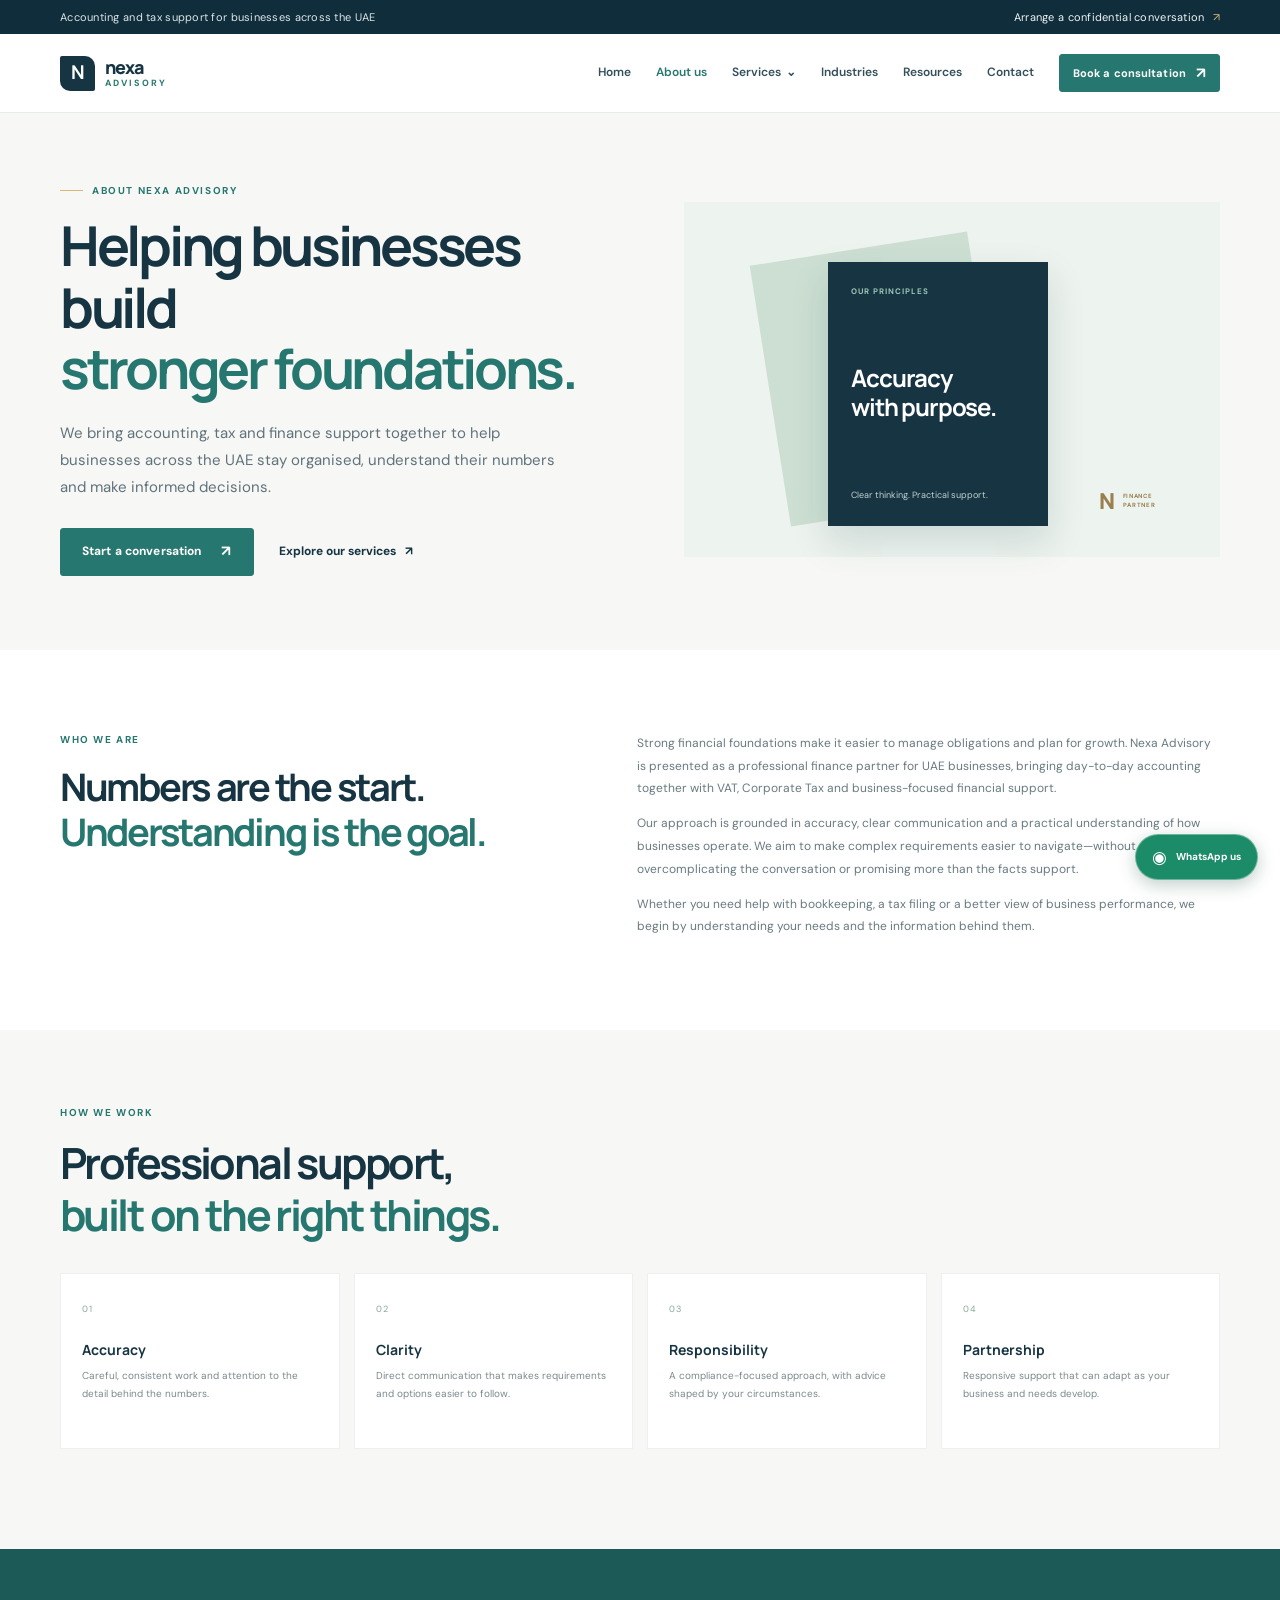
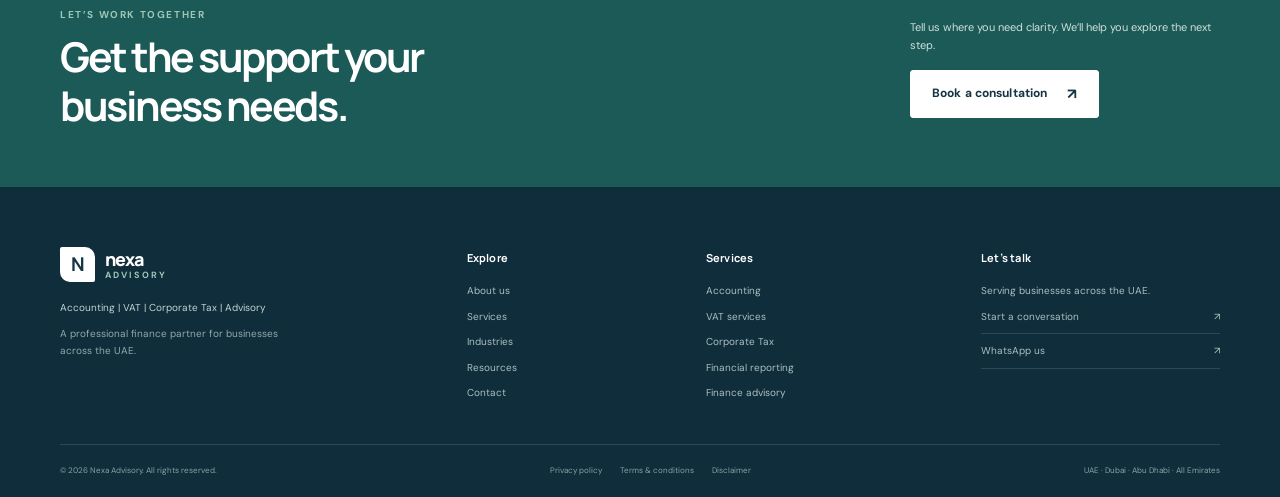
==== about.html @ 48502ee8 "Add Nexa Advisory accounting website Co-authored-by: Copilot <223556219+Copilot@users.noreply.github" ====
<!doctype html>
<html lang="en">
<head>
  <meta charset="utf-8"><meta name="viewport" content="width=device-width, initial-scale=1"><meta name="description" content="Meet Nexa Advisory, a professional accounting and tax partner supporting businesses across the UAE with practical finance expertise."><meta name="theme-color" content="#102d3b">
  <title>About Nexa Advisory | UAE Accounting &amp; Tax Partner</title><link rel="preconnect" href="https://fonts.googleapis.com"><link rel="preconnect" href="https://fonts.gstatic.com" crossorigin><link href="https://fonts.googleapis.com/css2?family=DM+Sans:wght@400;500;600;700&family=Manrope:wght@400;500;600;700;800&display=swap" rel="stylesheet"><link rel="stylesheet" href="styles.css"><script src="script.js" defer></script>
</head>
<body><div class="topline"><div class="container topline-inner"><span>Accounting and tax support for businesses across the UAE</span><a href="contact.html">Arrange a confidential conversation <span aria-hidden="true">↗</span></a></div></div><header class="site-header"><div class="container nav-wrap"><a class="brand" href="index.html" aria-label="Nexa Advisory home"><span class="brand-mark">N</span><span class="brand-name">nexa<span>advisory</span></span></a><button class="menu-toggle" type="button" aria-expanded="false" aria-controls="main-nav"><span></span><span></span><span class="sr-only">Open navigation</span></button><nav class="main-nav" id="main-nav" aria-label="Main navigation"><a href="index.html">Home</a><a class="active" href="about.html">About us</a><div class="nav-dropdown"><a href="index.html#services">Services <span aria-hidden="true">⌄</span></a><div class="dropdown-panel"><a href="accounting.html">Accounting &amp; Bookkeeping</a><a href="vat.html">VAT Services</a><a href="corporate-tax.html">Corporate Tax</a><a href="index.html#reporting">Financial Reporting</a><a href="index.html#advisory">CFO &amp; Finance Advisory</a></div></div><a href="index.html#industries">Industries</a><a href="index.html#resources">Resources</a><a href="contact.html">Contact</a><a class="button button-small nav-cta" href="contact.html">Book a consultation <span>↗</span></a></nav></div></header>
<main><section class="page-hero"><div class="container page-hero-grid"><div><p class="eyebrow"><span class="eyebrow-line"></span> About Nexa Advisory</p><h1>Helping businesses build<br><span>stronger foundations.</span></h1><p class="hero-lead">We bring accounting, tax and finance support together to help businesses across the UAE stay organised, understand their numbers and make informed decisions.</p><div class="hero-actions"><a class="button" href="contact.html">Start a conversation <span>↗</span></a><a class="text-link" href="index.html#services">Explore our services <span>↗</span></a></div></div><div class="page-hero-art about-art"><div class="about-block block-back"></div><div class="about-block block-front"><span>OUR PRINCIPLES</span><b>Accuracy<br>with purpose.</b><i>Clear thinking. Practical support.</i></div><div class="about-seal">N<span>FINANCE<br>PARTNER</span></div></div></div></section><section class="section about-story"><div class="container detail-grid"><div class="detail-intro"><p class="eyebrow">Who we are</p><h2>Numbers are the start.<br><span>Understanding is the goal.</span></h2></div><div class="story-copy"><p>Strong financial foundations make it easier to manage obligations and plan for growth. Nexa Advisory is presented as a professional finance partner for UAE businesses, bringing day-to-day accounting together with VAT, Corporate Tax and business-focused financial support.</p><p>Our approach is grounded in accuracy, clear communication and a practical understanding of how businesses operate. We aim to make complex requirements easier to navigate—without overcomplicating the conversation or promising more than the facts support.</p><p>Whether you need help with bookkeeping, a tax filing or a better view of business performance, we begin by understanding your needs and the information behind them.</p></div></div></section><section class="section values-section"><div class="container"><p class="eyebrow">How we work</p><h2>Professional support,<br><span>built on the right things.</span></h2><div class="values-grid"><article><span>01</span><h3>Accuracy</h3><p>Careful, consistent work and attention to the detail behind the numbers.</p></article><article><span>02</span><h3>Clarity</h3><p>Direct communication that makes requirements and options easier to follow.</p></article><article><span>03</span><h3>Responsibility</h3><p>A compliance-focused approach, with advice shaped by your circumstances.</p></article><article><span>04</span><h3>Partnership</h3><p>Responsive support that can adapt as your business and needs develop.</p></article></div></div></section><section class="cta-band"><div class="container cta-inner"><div><p class="eyebrow eyebrow-light">Let’s work together</p><h2>Get the support your<br>business needs.</h2></div><div class="cta-action"><p>Tell us where you need clarity. We’ll help you explore the next step.</p><a class="button button-light" href="contact.html">Book a consultation <span>↗</span></a></div></div></section></main>
<footer class="site-footer"><div class="container"><div class="footer-main"><div class="footer-brand-col"><a class="brand brand-footer" href="index.html"><span class="brand-mark">N</span><span class="brand-name">nexa<span>advisory</span></span></a><p>Accounting | VAT | Corporate Tax | Advisory</p><p class="footer-tagline">A professional finance partner for businesses across the UAE.</p></div><div class="footer-col"><h3>Explore</h3><a href="about.html">About us</a><a href="index.html#services">Services</a><a href="index.html#industries">Industries</a><a href="index.html#resources">Resources</a><a href="contact.html">Contact</a></div><div class="footer-col"><h3>Services</h3><a href="accounting.html">Accounting</a><a href="vat.html">VAT services</a><a href="corporate-tax.html">Corporate Tax</a><a href="index.html#reporting">Financial reporting</a><a href="contact.html">Finance advisory</a></div><div class="footer-contact"><h3>Let’s talk</h3><p>Serving businesses across the UAE.</p><a class="footer-contact-link" href="contact.html">Start a conversation <span>↗</span></a><a class="footer-contact-link" href="https://wa.me/?text=Hello%2C%20I%20would%20like%20to%20know%20more%20about%20your%20accounting%2FVAT%2FCorporate%20Tax%20services." target="_blank" rel="noopener noreferrer">WhatsApp us <span>↗</span></a></div></div><div class="footer-bottom"><span>© <span data-year>2026</span> Nexa Advisory. All rights reserved.</span><div><a href="contact.html#privacy">Privacy policy</a><a href="contact.html#terms">Terms &amp; conditions</a><a href="contact.html#disclaimer">Disclaimer</a></div><span class="footer-location">UAE · Dubai · Abu Dhabi · All Emirates</span></div></div></footer><a class="floating-whatsapp" href="https://wa.me/?text=Hello%2C%20I%20would%20like%20to%20know%20more%20about%20your%20accounting%2FVAT%2FCorporate%20Tax%20services." target="_blank" rel="noopener noreferrer" aria-label="Message us on WhatsApp">◉<span>WhatsApp us</span></a></body></html>
---- styles.css ----
:root {
  color-scheme: light;
  --ink: #173443;
  --ink-soft: #49616b;
  --muted: #71818a;
  --teal: #26776f;
  --teal-dark: #1e655f;
  --mint: #dcebe4;
  --paper: #f7f8f5;
  --white: #fff;
  --line: #e5eae7;
  --gold: #d8b779;
  --font-body: "DM Sans", "Segoe UI", sans-serif;
  --font-heading: "Manrope", "Segoe UI", sans-serif;
}

* { box-sizing: border-box; }
html { scroll-behavior: smooth; scroll-padding-top: 92px; }
body { margin: 0; background: var(--white); color: var(--ink); font-family: var(--font-body); font-size: 15px; line-height: 1.65; -webkit-font-smoothing: antialiased; }
a { color: inherit; text-decoration: none; }
button, input, textarea, select { font: inherit; }
button, a { -webkit-tap-highlight-color: transparent; }
img, svg { max-width: 100%; }
.container { width: min(1160px, calc(100% - 56px)); margin: 0 auto; }
.sr-only { position: absolute; width: 1px; height: 1px; padding: 0; margin: -1px; overflow: hidden; clip: rect(0, 0, 0, 0); white-space: nowrap; border: 0; }

.topline { background: #102d3b; color: #dce6e8; font-size: 11px; letter-spacing: .025em; }
.topline-inner { min-height: 34px; display: flex; align-items: center; justify-content: space-between; gap: 24px; }
.topline a { color: #f1f5f4; }
.topline a span { color: var(--gold); margin-left: 5px; }
.site-header { position: sticky; z-index: 20; top: 0; background: rgba(255,255,255,.96); border-bottom: 1px solid rgba(226,232,228,.8); backdrop-filter: blur(16px); }
.nav-wrap { min-height: 78px; display: flex; align-items: center; justify-content: space-between; gap: 30px; }
.brand { display: inline-flex; align-items: center; gap: 10px; flex: 0 0 auto; }
.brand-mark { display: grid; place-items: center; width: 35px; height: 35px; background: var(--ink); color: white; font-family: var(--font-heading); font-size: 19px; font-weight: 700; border-radius: 2px 10px 2px 10px; }
.brand-name { color: var(--ink); font-family: var(--font-heading); font-size: 18px; font-weight: 800; letter-spacing: -.06em; line-height: 1; }
.brand-name span { display: block; margin-top: 3px; color: var(--teal); font-family: var(--font-body); font-size: 9px; font-weight: 700; letter-spacing: .22em; text-transform: uppercase; }
.main-nav { display: flex; align-items: center; gap: 25px; color: #334f5b; font-size: 12px; font-weight: 600; }
.main-nav > a:not(.button), .nav-dropdown > a { transition: color .2s ease; }
.main-nav > a:not(.button):hover, .nav-dropdown > a:hover, .main-nav a.active { color: var(--teal); }
.nav-dropdown { position: relative; display: flex; align-items: center; height: 78px; }
.nav-dropdown > a { display: inline-flex; align-items: center; gap: 5px; }
.dropdown-panel { position: absolute; top: calc(100% - 7px); left: -18px; display: grid; width: 248px; padding: 10px; background: white; border: 1px solid var(--line); border-radius: 7px; box-shadow: 0 16px 40px rgba(20,47,59,.13); opacity: 0; visibility: hidden; transform: translateY(7px); transition: .18s ease; }
.dropdown-panel a { padding: 9px 10px; border-radius: 4px; color: #49616b; font-size: 12px; }
.dropdown-panel a:hover, .dropdown-panel a.active { background: #f1f6f3; color: var(--teal); }
.nav-dropdown:hover .dropdown-panel, .nav-dropdown:focus-within .dropdown-panel { opacity: 1; visibility: visible; transform: translateY(0); }
.button { min-height: 48px; display: inline-flex; align-items: center; justify-content: center; gap: 20px; padding: 0 21px; background: var(--teal); border: 1px solid var(--teal); border-radius: 3px; color: white; font-size: 12px; font-weight: 700; letter-spacing: .01em; transition: background .2s ease, transform .2s ease, box-shadow .2s ease; }
.button:hover { background: var(--teal-dark); box-shadow: 0 8px 18px rgba(38,119,111,.17); transform: translateY(-1px); }
.button > span { font-size: 15px; }
.button-small { min-height: 38px; gap: 10px; padding: 0 13px; font-size: 11px; white-space: nowrap; }
.menu-toggle { display: none; }

.hero { overflow: hidden; position: relative; padding: 78px 0 75px; background: var(--paper); }
.hero:after { position: absolute; top: -280px; left: 48%; width: 750px; height: 750px; border: 1px solid rgba(36,105,100,.07); border-radius: 50%; content: ""; pointer-events: none; }
.hero-grid { position: relative; z-index: 1; display: grid; grid-template-columns: 1.03fr .97fr; align-items: center; gap: 48px; }
.eyebrow { display: flex; align-items: center; gap: 9px; margin: 0 0 17px; color: var(--teal); font-size: 10px; font-weight: 700; letter-spacing: .16em; line-height: 1.5; text-transform: uppercase; }
.eyebrow-line { display: inline-block; width: 23px; height: 1px; background: var(--gold); }
h1, h2, h3, p { margin-top: 0; }
h1, h2, h3 { font-family: var(--font-heading); }
h1 { max-width: 670px; margin-bottom: 20px; color: var(--ink); font-size: clamp(40px, 5vw, 61px); font-weight: 700; letter-spacing: -.06em; line-height: 1.12; }
h1 span, h2 span { color: var(--teal); }
.hero-lead { max-width: 535px; margin-bottom: 27px; color: #60727b; font-size: 15px; line-height: 1.8; }
.hero-actions { display: flex; align-items: center; gap: 25px; flex-wrap: wrap; }
.text-link { display: inline-flex; align-items: center; gap: 9px; color: var(--ink); font-size: 12px; font-weight: 700; transition: color .2s ease; }
.text-link:hover { color: var(--teal); }
.whatsapp-icon { color: var(--teal); font-size: 17px; }
.hero-note { display: flex; align-items: center; gap: 9px; margin-top: 34px; color: #78858a; font-size: 11px; }
.check-mark { display: grid; place-items: center; width: 18px; height: 18px; background: #e4f0e9; border-radius: 50%; color: var(--teal); font-size: 10px; }
.hero-visual { position: relative; min-height: 386px; display: grid; place-items: center; }
.visual-orbit { position: absolute; border: 1px solid rgba(38,119,111,.13); border-radius: 50%; }
.orbit-one { width: 390px; height: 390px; }
.orbit-two { width: 310px; height: 310px; border-color: rgba(216,183,121,.25); }
.dashboard { position: relative; z-index: 2; width: min(100%, 440px); padding: 23px 24px 15px; background: #fff; border: 1px solid #e6ebe8; border-radius: 6px; box-shadow: 0 22px 60px rgba(24,57,66,.12); }
.dash-head { display: flex; align-items: center; justify-content: space-between; }
.dash-head > div { display: grid; }
.dash-caption { color: #8a9898; font-size: 8px; font-weight: 700; letter-spacing: .13em; }
.dash-head strong { margin-top: 3px; font-family: var(--font-heading); font-size: 15px; }
.dash-menu { color: #8b9899; letter-spacing: 2px; }
.dash-period { display: flex; justify-content: space-between; align-items: center; margin-top: 17px; padding: 9px 10px; background: #f7f9f7; color: #83908f; font-size: 9px; }
.dash-period b { color: #4d6669; font-weight: 600; }
.metric-row { display: grid; grid-template-columns: 1fr 1fr; gap: 12px; margin-top: 17px; }
.metric { display: grid; gap: 2px; padding: 11px; border: 1px solid #edf0ed; border-radius: 3px; }
.metric > span { color: #899593; font-size: 9px; }
.metric b { color: var(--ink); font-family: var(--font-heading); font-size: 16px; letter-spacing: -.03em; }
.metric small { color: #478d78; font-size: 9px; font-weight: 600; }
.metric em { color: #95a19d; font-size: 8px; font-style: normal; font-weight: 400; }
.chart-heading { display: flex; justify-content: space-between; margin-top: 17px; color: #5c6c6b; font-size: 9px; font-weight: 700; }
.chart-legend { display: flex; align-items: center; gap: 5px; color: #8a9691; font-size: 8px; font-weight: 500; }
.chart-legend i { width: 6px; height: 6px; background: #26776f; border-radius: 50%; }
.chart { position: relative; height: 86px; margin-top: 3px; }
.chart-grid { position: absolute; inset: 12px 0; background: repeating-linear-gradient(to bottom, transparent 0, transparent 24px, #edf1ee 25px, transparent 26px); }
.chart svg { position: relative; width: 100%; height: 100%; overflow: visible; }
.chart-labels { display: flex; justify-content: space-between; color: #a1aaa5; font-size: 8px; }
.dash-footer { display: flex; align-items: center; gap: 7px; margin-top: 13px; padding-top: 10px; border-top: 1px solid #edf0ed; color: #89958f; font-size: 8px; }
.dash-dot { width: 6px; height: 6px; background: var(--gold); border-radius: 50%; }
.floating-note { position: absolute; z-index: 3; right: -5px; bottom: 25px; display: flex; align-items: center; gap: 10px; padding: 11px 14px; background: white; border: 1px solid #e9eeea; border-radius: 4px; box-shadow: 0 10px 25px rgba(24,57,66,.11); }
.note-icon { display: grid; place-items: center; width: 26px; height: 26px; background: #e4f1e9; border-radius: 50%; color: var(--teal); font-size: 12px; }
.floating-note span:last-child { display: grid; line-height: 1.45; }
.floating-note b { font-size: 10px; }
.floating-note small { color: #83908c; font-size: 8px; }
.visual-label { position: absolute; top: 21px; right: 5px; color: #7d9291; font-size: 8px; font-weight: 700; letter-spacing: .15em; writing-mode: vertical-rl; }

.trust-strip { border-bottom: 1px solid var(--line); background: white; }
.trust-inner { min-height: 66px; display: flex; align-items: center; justify-content: space-between; gap: 15px; color: #73817f; font-size: 8px; font-weight: 700; letter-spacing: .12em; }
.trust-inner i { display: block; width: 4px; height: 4px; background: var(--gold); border-radius: 50%; }
.section { padding: 100px 0; }
.section-heading, .resources-heading { display: flex; align-items: end; justify-content: space-between; gap: 45px; margin-bottom: 38px; }
.section-heading h2, .resources-heading h2, .reporting-copy h2, .detail-intro h2, .values-section h2, .process-band h2 { margin: 0; color: var(--ink); font-size: clamp(30px, 3.5vw, 43px); font-weight: 700; letter-spacing: -.06em; line-height: 1.2; }
.section-heading > p, .resources-heading > p { max-width: 380px; margin: 0 0 4px; color: var(--muted); font-size: 13px; line-height: 1.8; }
.section-services { padding-bottom: 110px; }
.service-grid { display: grid; grid-template-columns: repeat(4, 1fr); border-top: 1px solid var(--line); border-left: 1px solid var(--line); }
.service-card { position: relative; min-height: 290px; padding: 24px 21px 20px; border-right: 1px solid var(--line); border-bottom: 1px solid var(--line); transition: background .2s ease, transform .2s ease; }
.service-card:hover { z-index: 1; background: #f8faf8; transform: translateY(-3px); }
.card-number { display: block; color: #8b9a97; font-size: 8px; font-weight: 700; letter-spacing: .13em; }
.service-icon { display: grid; place-items: center; width: 44px; height: 44px; margin: 26px 0 17px; border: 1px solid #d9e7df; border-radius: 50%; color: var(--teal); font-family: var(--font-heading); font-size: 21px; }
.icon-vat { font-size: 24px; }
.icon-advisory { font-size: 19px; }
.service-card h3 { margin-bottom: 9px; font-size: 16px; font-weight: 700; letter-spacing: -.03em; }
.service-card p { min-height: 69px; margin-bottom: 14px; color: #76858a; font-size: 11px; line-height: 1.75; }
.card-link, .resource-read { display: flex; align-items: center; justify-content: space-between; color: var(--teal); font-size: 10px; font-weight: 700; }
.card-link b, .resource-read b { font-size: 14px; }

.difference { overflow: hidden; position: relative; padding: 83px 0 82px; background: #102d3b; color: white; }
.difference-grid { position: relative; display: grid; grid-template-columns: .9fr 1.1fr; gap: 85px; align-items: center; }
.eyebrow-light { color: #9dc6b6; }
.difference-intro h2, .cta-inner h2 { margin: 0 0 17px; color: white; font-size: clamp(34px, 4vw, 49px); letter-spacing: -.06em; line-height: 1.18; }
.difference-intro h2 span { color: #8dc0aa; }
.difference-intro > p:not(.eyebrow) { max-width: 390px; margin-bottom: 24px; color: #bbcbcd; font-size: 12px; line-height: 1.85; }
.button-light { background: #fff; border-color: #fff; color: var(--ink); }
.button-light:hover { background: #edf5f0; border-color: #edf5f0; color: var(--ink); }
.difference-list { position: relative; z-index: 1; }
.difference-list article { display: grid; grid-template-columns: 39px 1fr; gap: 15px; padding: 17px 0; border-bottom: 1px solid rgba(223,237,234,.13); }
.difference-list article:first-child { border-top: 1px solid rgba(223,237,234,.13); }
.difference-list article > span { padding-top: 3px; color: #9bc4b5; font-size: 9px; font-weight: 700; letter-spacing: .08em; }
.difference-list h3 { margin: 0 0 3px; color: #fff; font-size: 14px; letter-spacing: -.02em; }
.difference-list p { margin: 0; color: #a9bec0; font-size: 10px; }
.difference-ornament { position: absolute; right: -220px; bottom: -255px; width: 480px; height: 480px; border: 1px solid rgba(190,221,207,.1); border-radius: 50%; }
.difference-ornament:before, .difference-ornament:after { position: absolute; inset: 45px; border: 1px solid rgba(190,221,207,.08); border-radius: 50%; content: ""; }
.difference-ornament:after { inset: 100px; }

.reporting-section { background: #fbfcfa; }
.reporting-grid { display: grid; grid-template-columns: 1fr 1fr; align-items: center; gap: 90px; }
.reporting-visual { position: relative; min-height: 390px; display: grid; place-items: center; background: #f0f4f0; }
.report-card { position: relative; z-index: 1; width: min(87%, 390px); padding: 23px; background: white; box-shadow: 0 16px 40px rgba(28,61,66,.1); }
.report-top { display: flex; justify-content: space-between; color: #84938e; font-size: 7px; font-weight: 700; letter-spacing: .1em; }
.report-card h3 { margin: 17px 0 2px; font-size: 19px; letter-spacing: -.04em; }
.report-muted { margin: 0; color: #8b9892; font-size: 9px; }
.report-kpis { display: grid; grid-template-columns: 1fr 1fr; gap: 8px; margin-top: 19px; }
.report-kpis div { display: grid; gap: 3px; padding: 10px; background: #f7f9f7; }
.report-kpis small { color: #88948f; font-size: 7px; font-weight: 700; letter-spacing: .08em; }
.report-kpis b { font-family: var(--font-heading); font-size: 13px; }
.report-kpis em { color: #4b917b; font-size: 8px; font-style: normal; }
.report-bars { height: 82px; display: flex; align-items: end; gap: 13px; margin: 18px 8px 0; padding: 0 8px; border-bottom: 1px solid #e9eeea; }
.report-bars span { flex: 1; height: var(--bar); background: #90b8a5; border-radius: 2px 2px 0 0; }
.report-bars span:nth-child(2n) { background: #c5dacf; }
.report-months { display: flex; justify-content: space-between; margin: 5px 8px 0; color: #a0aaa4; font-size: 6px; }
.report-insight { display: flex; align-items: center; gap: 10px; margin-top: 17px; padding: 10px; background: #f1f6f2; }
.report-insight > span { display: grid; place-items: center; width: 25px; height: 25px; background: #dbeae0; border-radius: 50%; color: var(--teal); }
.report-insight p { margin: 0; color: #7c8a84; font-size: 8px; line-height: 1.6; }
.report-insight b { color: var(--ink); }
.report-stamp { position: absolute; right: 2%; bottom: 22px; display: grid; place-items: center; width: 74px; height: 74px; border: 1px solid #c4ad7e; border-radius: 50%; color: #947b4e; font-family: var(--font-heading); font-size: 8px; font-weight: 800; letter-spacing: .1em; line-height: 1.4; text-align: center; transform: rotate(12deg); }
.reporting-copy h2 { margin-bottom: 16px; }
.reporting-copy > p:not(.eyebrow) { color: var(--muted); font-size: 12px; line-height: 1.85; }
.check-list { display: grid; gap: 10px; margin: 20px 0 24px; padding: 0; list-style: none; color: #52686e; font-size: 11px; }
.check-list li { position: relative; padding-left: 23px; }
.check-list li:before { position: absolute; left: 0; color: var(--teal); content: "✓"; font-weight: 700; }
.advisory-pills { margin-top: 24px; padding-top: 17px; border-top: 1px solid var(--line); }
.advisory-pills b { color: var(--ink); font-family: var(--font-heading); font-size: 11px; }
.advisory-pills p { margin: 7px 0 0; color: #718187; font-size: 10px; line-height: 1.85; }

.industries-section { padding-top: 88px; padding-bottom: 92px; background: #f7f8f5; }
.industry-grid { display: grid; grid-template-columns: repeat(5, 1fr); border-top: 1px solid #e2e8e3; border-left: 1px solid #e2e8e3; }
.industry-grid div { min-height: 66px; display: flex; align-items: center; justify-content: space-between; gap: 8px; padding: 0 15px; border-right: 1px solid #e2e8e3; border-bottom: 1px solid #e2e8e3; color: #4b6268; font-size: 11px; font-weight: 600; transition: background .2s ease; }
.industry-grid div:hover { background: #fff; }
.industry-grid span { color: #a2b4aa; font-size: 13px; }
.resources-section { padding-top: 94px; padding-bottom: 82px; }
.resources-heading { margin-bottom: 31px; }
.resource-categories { display: flex; align-items: center; flex-wrap: wrap; gap: 8px; margin: -10px 0 24px; }
.resource-categories span { padding: 5px 10px; border: 1px solid #e4ebe6; border-radius: 2px; color: #6e807f; font-size: 9px; }
.resource-grid { display: grid; grid-template-columns: repeat(3, 1fr); gap: 16px; }
.resource-card { display: flex; flex-direction: column; min-height: 230px; padding: 22px; border: 1px solid var(--line); transition: box-shadow .2s ease, transform .2s ease; }
.resource-card:hover { box-shadow: 0 10px 25px rgba(24,57,66,.07); transform: translateY(-2px); }
.resource-tag { color: var(--teal); font-size: 8px; font-weight: 700; letter-spacing: .13em; }
.resource-card h3 { margin: 19px 0 9px; font-size: 16px; letter-spacing: -.035em; line-height: 1.4; }
.resource-card p { margin-bottom: 20px; color: #83908f; font-size: 10px; line-height: 1.75; }
.resource-read { margin-top: auto; padding-top: 12px; border-top: 1px solid #edf0ed; }
.resource-disclaimer { margin: 17px 0 0; color: #87938f; font-size: 9px; }
.cta-band { padding: 58px 0; background: #1c5a57; }
.cta-inner { display: flex; align-items: center; justify-content: space-between; gap: 40px; }
.cta-inner .eyebrow { margin-bottom: 10px; }
.cta-inner h2 { margin: 0; font-size: clamp(30px, 3.5vw, 41px); }
.cta-action { max-width: 310px; }
.cta-action p { margin: 0 0 16px; color: #d0e1db; font-size: 11px; }

.site-footer { padding: 60px 0 0; background: #102d3b; color: #dbe6e5; }
.footer-main { display: grid; grid-template-columns: 1.5fr .8fr .95fr 1fr; gap: 48px; padding-bottom: 42px; }
.brand-footer .brand-mark { background: #fff; color: var(--ink); }
.brand-footer .brand-name { color: #fff; }
.brand-footer .brand-name span { color: #9dc6b6; }
.footer-brand-col > p { margin: 18px 0 0; color: #c4d3d1; font-size: 10px; }
.footer-brand-col > .footer-tagline { max-width: 240px; margin-top: 8px; color: #92a9aa; line-height: 1.7; }
.footer-col, .footer-contact { display: flex; flex-direction: column; align-items: flex-start; gap: 9px; }
.footer-col h3, .footer-contact h3 { margin: 2px 0 7px; color: white; font-size: 11px; letter-spacing: .02em; }
.footer-col a, .footer-contact p, .footer-contact-link { margin: 0; color: #aabfc0; font-size: 10px; }
.footer-col a:hover, .footer-contact-link:hover { color: white; }
.footer-contact-link { display: flex; justify-content: space-between; width: 100%; gap: 14px; padding-bottom: 8px; border-bottom: 1px solid rgba(226,237,235,.14); }
.footer-contact-link span { color: #a2cdbb; }
.footer-bottom { min-height: 53px; display: flex; align-items: center; justify-content: space-between; gap: 16px; border-top: 1px solid rgba(226,237,235,.14); color: #89a2a5; font-size: 8px; }
.footer-bottom > div { display: flex; gap: 18px; }
.footer-bottom a:hover { color: #fff; }
.footer-location { text-align: right; }
.floating-whatsapp { position: fixed; z-index: 19; right: 22px; bottom: 20px; display: flex; align-items: center; gap: 9px; min-height: 46px; padding: 0 16px; background: #1c8b68; border: 1px solid rgba(255,255,255,.35); border-radius: 24px; box-shadow: 0 5px 17px rgba(13,62,50,.25); color: white; font-size: 17px; transition: transform .2s ease; }
.floating-whatsapp:hover { transform: translateY(-3px); }
.floating-whatsapp span { font-size: 10px; font-weight: 700; }

/* Shared service and information page components */
.page-hero { overflow: hidden; padding: 70px 0 74px; background: var(--paper); }
.page-hero-grid { display: grid; grid-template-columns: 1.03fr .97fr; align-items: center; gap: 54px; }
.page-hero h1 { font-size: clamp(39px, 4.6vw, 55px); }
.page-hero .hero-lead { max-width: 520px; }
.page-hero-art { position: relative; min-height: 355px; display: grid; place-items: center; }
.accounting-art { background: #edf3ef; }
.art-disc { position: absolute; top: 35px; left: 50%; width: 270px; height: 270px; border: 1px solid rgba(38,119,111,.13); border-radius: 50%; transform: translateX(-50%); }
.art-paper { position: relative; z-index: 1; width: 235px; min-height: 288px; padding: 20px; background: #fff; box-shadow: 0 15px 40px rgba(26,66,69,.13); transform: rotate(-4deg); }
.paper-head { display: flex; justify-content: space-between; color: #90a09b; font-size: 7px; font-weight: 700; letter-spacing: .1em; }
.paper-head b { color: var(--teal); }
.paper-title { margin: 24px 0 12px; font-family: var(--font-heading); font-size: 17px; font-weight: 700; }
.paper-rule { width: 100%; height: 1px; background: #e6ece8; }
.paper-line { height: 5px; margin-top: 10px; background: #eff3f0; }
.paper-line.long { width: 100%; margin-top: 16px; }
.paper-line.mid { width: 72%; }
.paper-line.short { width: 49%; margin-top: 14px; }
.paper-table { display: grid; grid-template-columns: 1fr auto; gap: 10px 8px; margin-top: 19px; padding: 13px 10px; background: #f8faf8; color: #768681; font-size: 8px; }
.paper-table b { color: #405e5b; font-size: 8px; }
.paper-sign { margin-top: 17px; color: #7d948a; font-size: 7px; font-weight: 700; letter-spacing: .1em; }
.paper-sign b { float: right; color: var(--teal); font-size: 11px; }
.vat-art { background: #edf3ef; }
.vat-seal { position: absolute; left: 9%; top: 52px; display: grid; place-items: center; width: 106px; height: 106px; border: 1px solid #b8cfc1; border-radius: 50%; color: var(--teal); transform: rotate(-14deg); }
.vat-seal span { font-family: var(--font-heading); font-size: 35px; font-weight: 800; line-height: 1; }
.vat-seal b, .vat-seal i { font-size: 7px; letter-spacing: .18em; }
.vat-seal i { font-style: normal; }
.vat-document { z-index: 1; width: 280px; padding: 20px; background: white; box-shadow: 0 15px 40px rgba(26,66,69,.13); }
.document-head { display: flex; justify-content: space-between; color: #758984; font-size: 8px; font-weight: 700; letter-spacing: .12em; }
.document-head span { color: var(--teal); font-size: 15px; }
.document-total { display: grid; gap: 3px; margin: 19px 0 10px; padding: 13px; background: #f2f7f3; }
.document-total small { color: #889690; font-size: 7px; letter-spacing: .08em; }
.document-total b { font-family: var(--font-heading); font-size: 16px; }
.document-row { display: flex; justify-content: space-between; padding: 10px 0; border-bottom: 1px solid #eef1ee; color: #82908a; font-size: 9px; }
.document-row b { color: #425e58; font-size: 9px; }
.document-net { color: var(--ink); font-weight: 700; }
.document-progress { height: 4px; margin-top: 17px; background: #e7eeea; }
.document-progress i { display: block; width: 74%; height: 100%; background: #4d9a7d; }
.document-foot { display: block; margin-top: 8px; color: #929e98; font-size: 7px; }
.tax-art { background: #edf3ef; }
.tax-orbit { position: absolute; width: 290px; height: 290px; border: 1px solid rgba(38,119,111,.14); border-radius: 50%; }
.tax-card { position: relative; z-index: 1; width: 285px; padding: 22px; background: #fff; box-shadow: 0 15px 40px rgba(26,66,69,.13); }
.tax-card-top { display: flex; align-items: center; justify-content: space-between; color: #758984; font-size: 8px; font-weight: 700; letter-spacing: .12em; }
.tax-symbol { display: grid; place-items: center; width: 33px; height: 33px; background: #edf4ef; border-radius: 50%; color: var(--teal); font-size: 18px; }
.tax-card h3 { margin: 20px 0 17px; font-size: 22px; letter-spacing: -.05em; line-height: 1.25; }
.tax-card-row { display: flex; justify-content: space-between; padding: 10px 0; border-top: 1px solid #edf1ed; color: #7d8d87; font-size: 9px; }
.tax-card-row b { color: var(--teal); }
.tax-card-row .tax-ready { color: #a47e3e; }
.tax-card-foot { margin-top: 12px; padding-top: 11px; border-top: 1px solid #edf1ed; color: #899791; font-size: 8px; }
.tax-accent { position: absolute; right: 7%; bottom: 43px; color: #80a895; font-family: var(--font-heading); font-size: 25px; font-weight: 800; line-height: .95; transform: rotate(8deg); }
.service-detail { padding-top: 88px; padding-bottom: 90px; }
.detail-grid { display: grid; grid-template-columns: .9fr 1.1fr; gap: 100px; }
.detail-intro h2 { margin-bottom: 17px; font-size: 38px; }
.detail-intro > p:not(.eyebrow) { margin-bottom: 20px; color: #73828a; font-size: 12px; line-height: 1.9; }
.detail-list { padding: 25px 28px; background: #f6f8f5; }
.detail-list h3 { margin-bottom: 17px; font-size: 14px; }
.service-list { display: grid; grid-template-columns: 1fr 1fr; gap: 0 22px; margin: 0; padding: 0; list-style: none; }
.service-list li { position: relative; padding: 9px 0 9px 17px; border-bottom: 1px solid #e5ebe6; color: #61737a; font-size: 10px; line-height: 1.5; }
.service-list li:before { position: absolute; top: 9px; left: 0; color: var(--teal); content: "✓"; font-weight: 700; }
.process-band { padding: 76px 0 82px; background: #f7f8f5; }
.process-band h2 { margin-bottom: 33px; }
.process-grid { display: grid; grid-template-columns: repeat(3, 1fr); gap: 24px; }
.process-grid article { padding: 22px 23px; background: white; border-top: 2px solid #c5dace; }
.process-grid article > b, .values-grid article > span { color: #86a995; font-size: 9px; letter-spacing: .13em; }
.process-grid h3 { margin: 15px 0 5px; font-size: 15px; }
.process-grid p { margin: 0; color: #7b8a8d; font-size: 10px; line-height: 1.8; }
.about-art { background: #edf3ef; }
.about-block { position: absolute; width: 220px; height: 264px; }
.block-back { top: 45px; left: 16%; background: #cddfd3; transform: rotate(-9deg); }
.block-front { z-index: 1; top: 60px; left: 27%; display: flex; flex-direction: column; justify-content: space-between; padding: 23px; background: var(--ink); color: white; box-shadow: 0 16px 35px rgba(26,66,69,.15); }
.block-front span { color: #9dc6b6; font-size: 8px; font-weight: 700; letter-spacing: .12em; }
.block-front b { font-family: var(--font-heading); font-size: 24px; letter-spacing: -.05em; line-height: 1.2; }
.block-front i { color: #c3d2d0; font-size: 9px; font-style: normal; }
.about-seal { position: absolute; z-index: 2; right: 12%; bottom: 38px; display: flex; align-items: center; gap: 8px; color: #9a804e; font-family: var(--font-heading); font-size: 22px; font-weight: 800; }
.about-seal span { font-family: var(--font-body); font-size: 6px; font-weight: 700; letter-spacing: .12em; line-height: 1.5; }
.about-story { padding-top: 82px; padding-bottom: 80px; }
.story-copy p { color: #687a80; font-size: 12px; line-height: 1.9; }
.values-section { padding-top: 75px; background: #f7f8f5; }
.values-section h2 { margin-bottom: 33px; }
.values-grid { display: grid; grid-template-columns: repeat(4, 1fr); gap: 14px; }
.values-grid article { min-height: 176px; padding: 21px; background: white; border: 1px solid #edf0ec; }
.values-grid h3 { margin: 18px 0 6px; font-size: 14px; }
.values-grid p { margin: 0; color: #7b898d; font-size: 10px; line-height: 1.75; }
.contact-hero { padding-top: 56px; padding-bottom: 70px; }
.contact-hero .page-hero-grid { grid-template-columns: .86fr 1.14fr; gap: 75px; align-items: start; }
.contact-hero h1 { font-size: clamp(39px, 4.3vw, 53px); }
.contact-promise { display: flex; align-items: flex-start; gap: 12px; margin-top: 28px; }
.contact-promise > span { display: grid; place-items: center; width: 29px; height: 29px; flex: 0 0 auto; background: #e2eee6; border-radius: 50%; color: var(--teal); }
.contact-promise p { margin: 0; color: #84928f; font-size: 10px; line-height: 1.7; }
.contact-promise b { color: var(--ink); font-size: 11px; }
.contact-area { margin-top: 22px; color: #708188; font-size: 10px; }
.contact-form-card { padding: 28px; background: #fff; border: 1px solid #e7ece8; box-shadow: 0 15px 45px rgba(28,64,69,.08); }
.form-heading .eyebrow { margin-bottom: 8px; }
.form-heading h2 { margin: 0 0 5px; font-size: 23px; letter-spacing: -.04em; }
.form-heading p { margin: 0 0 18px; color: #82908f; font-size: 10px; }
.form-grid { display: grid; grid-template-columns: 1fr 1fr; gap: 13px 12px; }
.form-grid label { display: flex; flex-direction: column; gap: 5px; color: #53696e; font-size: 9px; font-weight: 700; }
.form-grid input, .form-grid select, .form-grid textarea { width: 100%; min-height: 39px; padding: 9px 10px; outline: none; border: 1px solid #e3e9e5; border-radius: 2px; background: #fff; color: var(--ink); font-size: 10px; font-weight: 400; }
.form-grid input::placeholder, .form-grid textarea::placeholder { color: #a1adaa; }
.form-grid input:focus, .form-grid select:focus, .form-grid textarea:focus { border-color: #78a995; box-shadow: 0 0 0 2px rgba(38,119,111,.09); }
.form-grid textarea { resize: vertical; }
.form-grid .form-full { grid-column: 1 / -1; }
.form-submit { margin-top: 15px; }
.form-note, .form-status { margin: 10px 0 0; color: #8a9793; font-size: 8px; line-height: 1.6; }
.form-status:not(:empty) { color: #a25236; }
.contact-bottom { padding: 48px 0; }
.contact-bottom .container { display: grid; grid-template-columns: 1fr 1fr; gap: 55px; }
.contact-bottom .container > div { padding: 20px 0; }
.contact-bottom-icon { color: var(--teal); font-size: 20px; }
.contact-bottom h3 { margin: 10px 0 5px; font-size: 15px; }
.contact-bottom p { max-width: 450px; margin-bottom: 13px; color: #7c8b8f; font-size: 10px; line-height: 1.8; }
.contact-bottom .text-link { font-size: 10px; }
.legal-notes { padding: 0 0 56px; }
.legal-notes details { padding: 14px 0; border-top: 1px solid var(--line); color: #5a7077; font-size: 11px; }
.legal-notes details:last-child { border-bottom: 1px solid var(--line); }
.legal-notes summary { cursor: pointer; font-family: var(--font-heading); font-weight: 700; }
.legal-notes details p { max-width: 850px; margin: 11px 0 0; color: #7a898c; font-size: 10px; line-height: 1.8; }

@media (max-width: 1050px) {
  .main-nav { gap: 16px; }
  .main-nav { font-size: 11px; }
  .nav-cta { padding: 0 10px; }
  .hero-grid, .page-hero-grid { gap: 30px; }
  .difference-grid { gap: 48px; }
  .reporting-grid { gap: 55px; }
  .detail-grid { gap: 55px; }
  .contact-hero .page-hero-grid { gap: 45px; }
}
@media (max-width: 900px) {
  .container { width: min(100% - 42px, 720px); }
  .topline-inner { min-height: 32px; }
  .nav-wrap { min-height: 70px; }
  .menu-toggle { width: 42px; height: 40px; display: flex; flex-direction: column; align-items: center; justify-content: center; gap: 5px; padding: 0; border: 1px solid #e1e9e4; border-radius: 3px; background: white; cursor: pointer; }
  .menu-toggle > span:not(.sr-only) { width: 17px; height: 1px; background: var(--ink); }
  .main-nav { position: absolute; top: 100%; right: 0; left: 0; display: none; align-items: stretch; gap: 0; padding: 10px max(21px, calc((100vw - 720px)/2)); background: white; border-bottom: 1px solid var(--line); box-shadow: 0 16px 25px rgba(20,47,59,.08); }
  .main-nav.nav-open { display: flex; flex-direction: column; }
  .main-nav > a:not(.button), .nav-dropdown > a { display: flex; min-height: 42px; align-items: center; }
  .nav-dropdown { display: block; height: auto; }
  .nav-dropdown > a { width: 100%; }
  .dropdown-panel { position: static; display: none; width: 100%; padding: 0 0 8px 13px; border: 0; box-shadow: none; opacity: 1; visibility: visible; transform: none; }
  .nav-dropdown:hover .dropdown-panel, .nav-dropdown:focus-within .dropdown-panel { display: grid; }
  .main-nav.nav-open .dropdown-panel { display: grid; }
  .nav-cta { align-self: flex-start; margin: 8px 0; }
  .hero { padding: 61px 0 58px; }
  .hero-grid, .page-hero-grid { grid-template-columns: 1fr 1fr; gap: 22px; }
  h1 { font-size: clamp(39px, 6vw, 53px); }
  .hero-visual { min-height: 350px; }
  .dashboard { padding: 17px; }
  .visual-label { right: -2px; }
  .section { padding: 76px 0; }
  .service-grid { grid-template-columns: repeat(2, 1fr); }
  .service-card { min-height: 265px; }
  .difference-grid { grid-template-columns: .9fr 1.1fr; gap: 35px; }
  .reporting-grid { gap: 36px; }
  .industry-grid { grid-template-columns: repeat(3, 1fr); }
  .footer-main { grid-template-columns: 1.4fr 1fr 1fr; gap: 35px; }
  .footer-contact { grid-column: 2 / 4; }
  .page-hero { padding: 55px 0 57px; }
  .page-hero h1 { font-size: clamp(36px, 5vw, 48px); }
  .page-hero-art { min-height: 320px; }
  .contact-hero .page-hero-grid { grid-template-columns: .8fr 1.2fr; gap: 26px; }
  .contact-form-card { padding: 21px; }
}
@media (max-width: 640px) {
  .container { width: calc(100% - 38px); }
  .topline { font-size: 9px; }
  .topline-inner { min-height: 32px; }
  .topline-inner > span { max-width: 210px; line-height: 1.3; }
  .topline-inner > a { text-align: right; font-size: 8px; }
  .nav-wrap { min-height: 65px; }
  .main-nav { padding: 10px 19px; }
  .hero { padding: 48px 0 40px; }
  .hero-grid, .page-hero-grid { grid-template-columns: 1fr; }
  h1 { font-size: clamp(38px, 11vw, 49px); }
  .hero-lead { font-size: 13px; }
  .hero-actions { gap: 17px; }
  .hero-note { margin-top: 24px; font-size: 9px; }
  .hero-visual { min-height: 330px; margin: 3px -8px 0; }
  .orbit-one { width: 310px; height: 310px; }
  .orbit-two { width: 250px; height: 250px; }
  .dashboard { width: min(100%, 380px); }
  .floating-note { right: -3px; bottom: 7px; }
  .visual-label { top: 10px; right: 3px; }
  .trust-inner { min-height: auto; justify-content: center; flex-wrap: wrap; gap: 10px 12px; padding: 16px 0; font-size: 7px; }
  .trust-inner i { width: 3px; height: 3px; }
  .section { padding: 62px 0; }
  .section-heading, .resources-heading { display: block; margin-bottom: 26px; }
  .section-heading h2, .resources-heading h2, .reporting-copy h2, .detail-intro h2, .values-section h2 { font-size: 32px; }
  .section-heading > p, .resources-heading > p { margin-top: 15px; font-size: 11px; }
  .section-services { padding-bottom: 62px; }
  .service-grid { grid-template-columns: 1fr; }
  .service-card { min-height: auto; padding: 20px; }
  .service-icon { margin: 18px 0 12px; }
  .service-card p { min-height: 0; }
  .difference { padding: 60px 0; }
  .difference-grid { grid-template-columns: 1fr; gap: 28px; }
  .difference-intro h2, .cta-inner h2 { font-size: 37px; }
  .difference-list article { padding: 14px 0; }
  .reporting-grid { grid-template-columns: 1fr; gap: 29px; }
  .reporting-visual { min-height: 335px; }
  .report-card { width: min(90%, 360px); padding: 18px; }
  .report-stamp { right: 1%; bottom: 12px; width: 61px; height: 61px; font-size: 7px; }
  .industry-grid { grid-template-columns: repeat(2, 1fr); }
  .industry-grid div { min-height: 57px; padding: 0 10px; font-size: 9px; }
  .resources-section { padding-top: 63px; }
  .resource-grid { grid-template-columns: 1fr; gap: 10px; }
  .resource-card { min-height: 190px; padding: 19px; }
  .resource-card h3 { margin-top: 13px; }
  .cta-band { padding: 44px 0; }
  .cta-inner { display: block; }
  .cta-action { margin-top: 18px; }
  .footer-main { grid-template-columns: 1fr 1fr; gap: 30px 20px; padding-bottom: 30px; }
  .footer-brand-col { grid-column: 1 / -1; }
  .footer-contact { grid-column: 1 / -1; }
  .footer-bottom { align-items: flex-start; flex-direction: column; padding: 14px 0; gap: 10px; }
  .footer-bottom > div { flex-wrap: wrap; gap: 8px 15px; }
  .footer-location { text-align: left; }
  .floating-whatsapp { right: 13px; bottom: 13px; min-height: 43px; padding: 0 13px; }
  .page-hero { padding: 43px 0 44px; }
  .page-hero h1 { font-size: clamp(37px, 10vw, 47px); }
  .page-hero-art { min-height: 300px; margin-top: 4px; }
  .service-detail { padding-top: 59px; padding-bottom: 60px; }
  .detail-grid { grid-template-columns: 1fr; gap: 25px; }
  .detail-intro h2 { font-size: 33px; }
  .detail-list { padding: 19px; }
  .service-list { grid-template-columns: 1fr 1fr; gap: 0 12px; }
  .service-list li { font-size: 9px; }
  .process-band { padding: 56px 0; }
  .process-band h2 { font-size: 31px; }
  .process-grid { grid-template-columns: 1fr; gap: 10px; }
  .process-grid article { padding: 17px; }
  .process-grid h3 { margin-top: 8px; }
  .about-story { padding: 56px 0; }
  .values-section { padding-top: 55px; }
  .values-grid { grid-template-columns: 1fr 1fr; gap: 9px; }
  .values-grid article { min-height: 150px; padding: 15px; }
  .values-grid h3 { margin-top: 13px; }
  .contact-hero .page-hero-grid { grid-template-columns: 1fr; gap: 20px; }
  .contact-form-card { padding: 20px 16px; }
  .form-grid { gap: 11px 9px; }
  .form-grid input, .form-grid select { min-height: 38px; }
  .contact-bottom { padding: 35px 0; }
  .contact-bottom .container { grid-template-columns: 1fr; gap: 15px; }
  .contact-bottom .container > div { padding: 12px 0; }
  .legal-notes { padding-bottom: 38px; }
}
@media (prefers-reduced-motion: reduce) {
  *, *::before, *::after { scroll-behavior: auto !important; transition-duration: .01ms !important; animation-duration: .01ms !important; animation-iteration-count: 1 !important; }
}
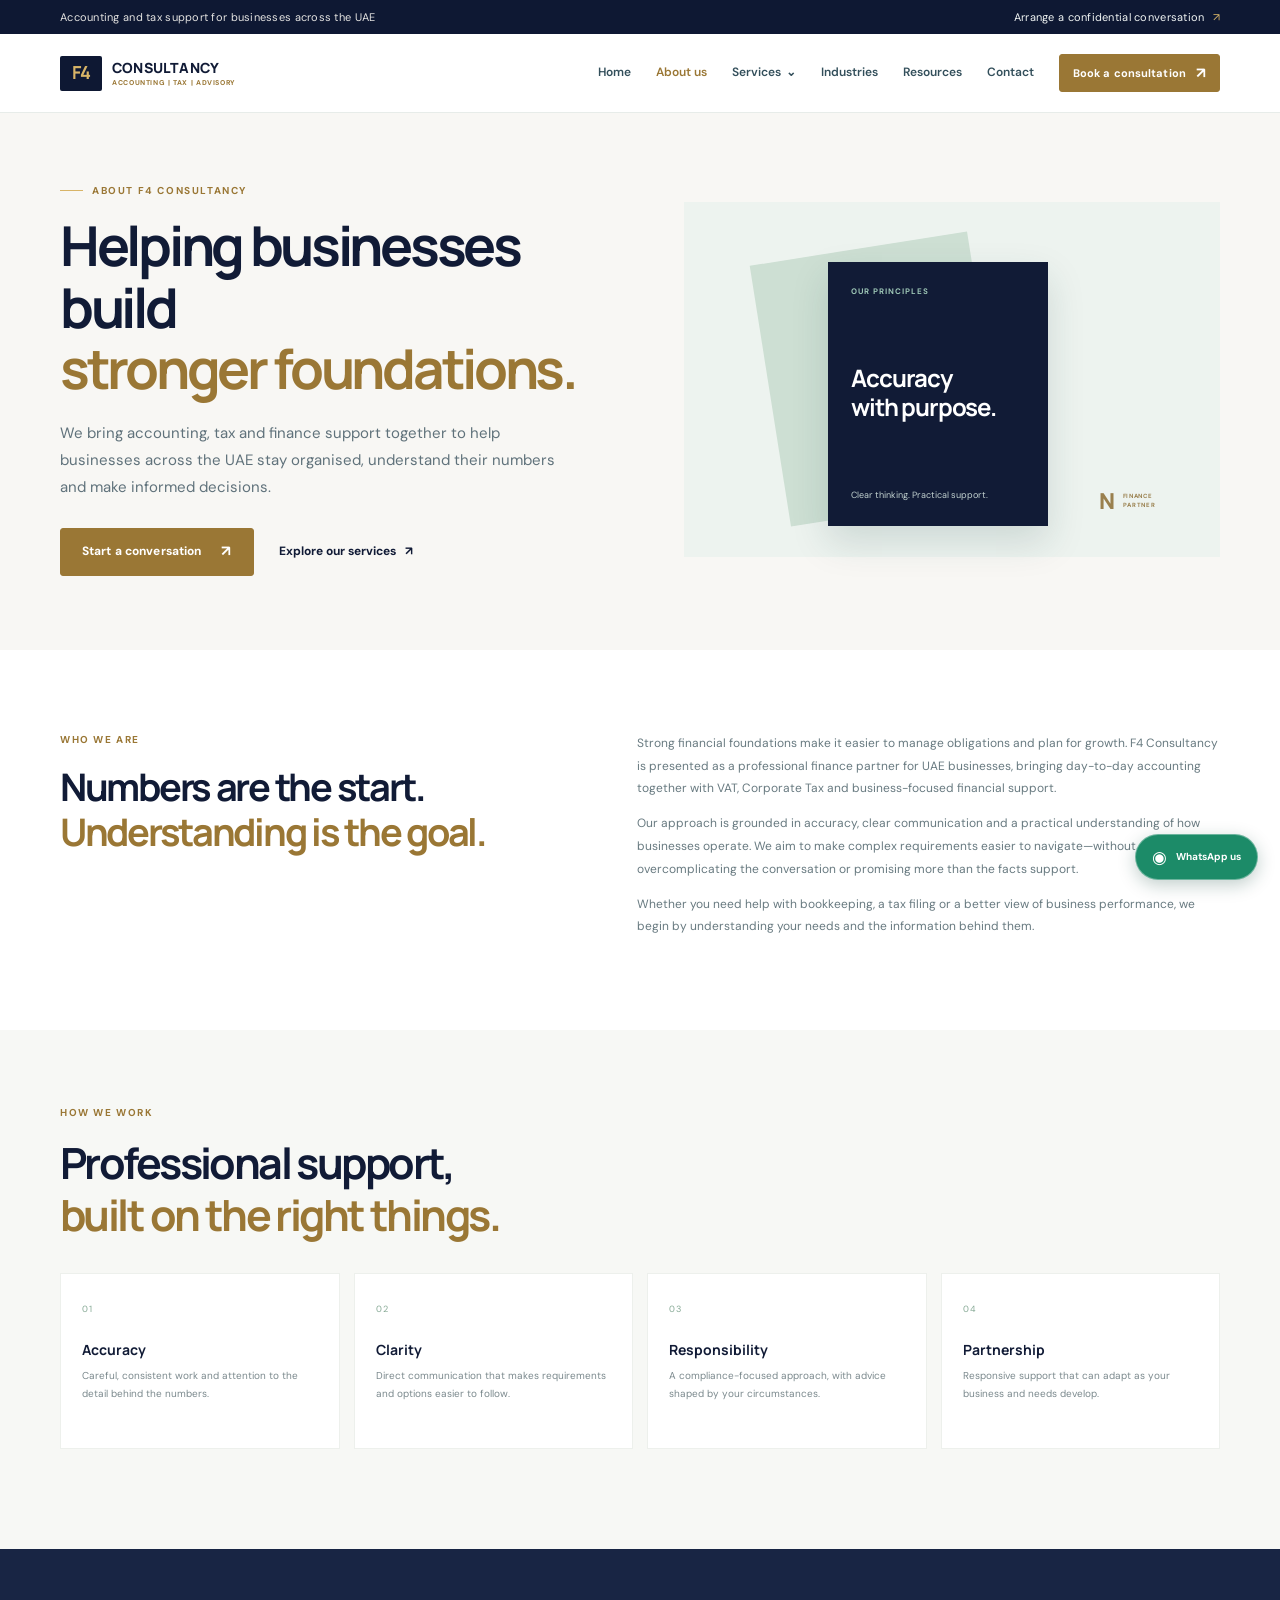
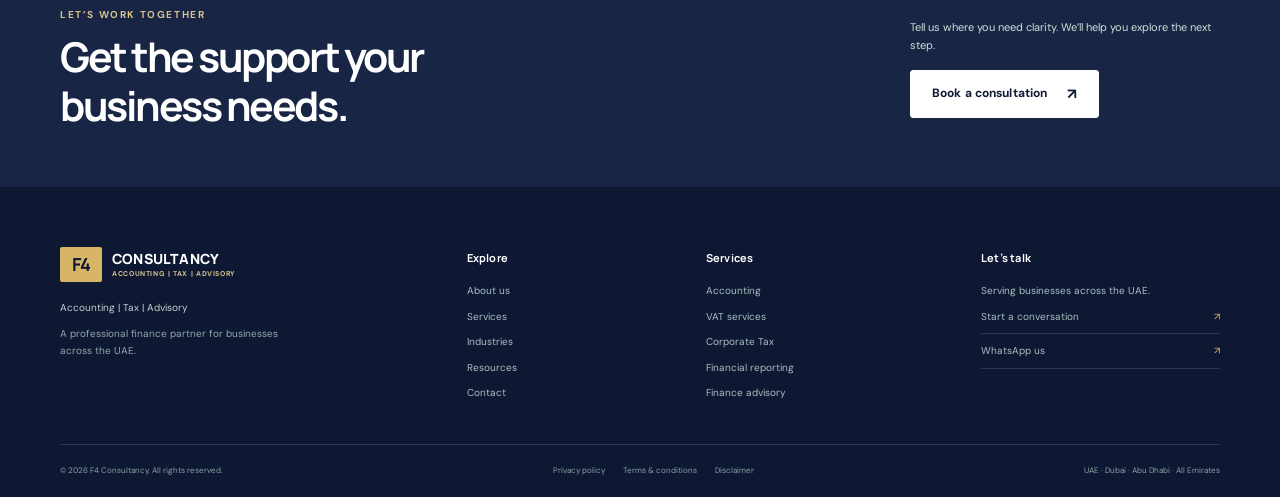
==== commit 61e8c755: "Update website branding to F4 Consultancy Co-authored-by: Copilot <223556219+Copilot@users.noreply.g" ====
--- a/about.html
+++ b/about.html
@@ -1,9 +1,9 @@
 <!doctype html>
 <html lang="en">
 <head>
-  <meta charset="utf-8"><meta name="viewport" content="width=device-width, initial-scale=1"><meta name="description" content="Meet Nexa Advisory, a professional accounting and tax partner supporting businesses across the UAE with practical finance expertise."><meta name="theme-color" content="#102d3b">
-  <title>About Nexa Advisory | UAE Accounting &amp; Tax Partner</title><link rel="preconnect" href="https://fonts.googleapis.com"><link rel="preconnect" href="https://fonts.gstatic.com" crossorigin><link href="https://fonts.googleapis.com/css2?family=DM+Sans:wght@400;500;600;700&family=Manrope:wght@400;500;600;700;800&display=swap" rel="stylesheet"><link rel="stylesheet" href="styles.css"><script src="script.js" defer></script>
+  <meta charset="utf-8"><meta name="viewport" content="width=device-width, initial-scale=1"><meta name="description" content="Meet F4 Consultancy, a professional accounting and tax partner supporting businesses across the UAE with practical finance expertise."><meta name="theme-color" content="#0e1833">
+  <title>About F4 Consultancy | UAE Accounting &amp; Tax Partner</title><link rel="preconnect" href="https://fonts.googleapis.com"><link rel="preconnect" href="https://fonts.gstatic.com" crossorigin><link href="https://fonts.googleapis.com/css2?family=DM+Sans:wght@400;500;600;700&family=Manrope:wght@400;500;600;700;800&display=swap" rel="stylesheet"><link rel="stylesheet" href="styles.css"><script src="script.js" defer></script>
 </head>
-<body><div class="topline"><div class="container topline-inner"><span>Accounting and tax support for businesses across the UAE</span><a href="contact.html">Arrange a confidential conversation <span aria-hidden="true">↗</span></a></div></div><header class="site-header"><div class="container nav-wrap"><a class="brand" href="index.html" aria-label="Nexa Advisory home"><span class="brand-mark">N</span><span class="brand-name">nexa<span>advisory</span></span></a><button class="menu-toggle" type="button" aria-expanded="false" aria-controls="main-nav"><span></span><span></span><span class="sr-only">Open navigation</span></button><nav class="main-nav" id="main-nav" aria-label="Main navigation"><a href="index.html">Home</a><a class="active" href="about.html">About us</a><div class="nav-dropdown"><a href="index.html#services">Services <span aria-hidden="true">⌄</span></a><div class="dropdown-panel"><a href="accounting.html">Accounting &amp; Bookkeeping</a><a href="vat.html">VAT Services</a><a href="corporate-tax.html">Corporate Tax</a><a href="index.html#reporting">Financial Reporting</a><a href="index.html#advisory">CFO &amp; Finance Advisory</a></div></div><a href="index.html#industries">Industries</a><a href="index.html#resources">Resources</a><a href="contact.html">Contact</a><a class="button button-small nav-cta" href="contact.html">Book a consultation <span>↗</span></a></nav></div></header>
-<main><section class="page-hero"><div class="container page-hero-grid"><div><p class="eyebrow"><span class="eyebrow-line"></span> About Nexa Advisory</p><h1>Helping businesses build<br><span>stronger foundations.</span></h1><p class="hero-lead">We bring accounting, tax and finance support together to help businesses across the UAE stay organised, understand their numbers and make informed decisions.</p><div class="hero-actions"><a class="button" href="contact.html">Start a conversation <span>↗</span></a><a class="text-link" href="index.html#services">Explore our services <span>↗</span></a></div></div><div class="page-hero-art about-art"><div class="about-block block-back"></div><div class="about-block block-front"><span>OUR PRINCIPLES</span><b>Accuracy<br>with purpose.</b><i>Clear thinking. Practical support.</i></div><div class="about-seal">N<span>FINANCE<br>PARTNER</span></div></div></div></section><section class="section about-story"><div class="container detail-grid"><div class="detail-intro"><p class="eyebrow">Who we are</p><h2>Numbers are the start.<br><span>Understanding is the goal.</span></h2></div><div class="story-copy"><p>Strong financial foundations make it easier to manage obligations and plan for growth. Nexa Advisory is presented as a professional finance partner for UAE businesses, bringing day-to-day accounting together with VAT, Corporate Tax and business-focused financial support.</p><p>Our approach is grounded in accuracy, clear communication and a practical understanding of how businesses operate. We aim to make complex requirements easier to navigate—without overcomplicating the conversation or promising more than the facts support.</p><p>Whether you need help with bookkeeping, a tax filing or a better view of business performance, we begin by understanding your needs and the information behind them.</p></div></div></section><section class="section values-section"><div class="container"><p class="eyebrow">How we work</p><h2>Professional support,<br><span>built on the right things.</span></h2><div class="values-grid"><article><span>01</span><h3>Accuracy</h3><p>Careful, consistent work and attention to the detail behind the numbers.</p></article><article><span>02</span><h3>Clarity</h3><p>Direct communication that makes requirements and options easier to follow.</p></article><article><span>03</span><h3>Responsibility</h3><p>A compliance-focused approach, with advice shaped by your circumstances.</p></article><article><span>04</span><h3>Partnership</h3><p>Responsive support that can adapt as your business and needs develop.</p></article></div></div></section><section class="cta-band"><div class="container cta-inner"><div><p class="eyebrow eyebrow-light">Let’s work together</p><h2>Get the support your<br>business needs.</h2></div><div class="cta-action"><p>Tell us where you need clarity. We’ll help you explore the next step.</p><a class="button button-light" href="contact.html">Book a consultation <span>↗</span></a></div></div></section></main>
-<footer class="site-footer"><div class="container"><div class="footer-main"><div class="footer-brand-col"><a class="brand brand-footer" href="index.html"><span class="brand-mark">N</span><span class="brand-name">nexa<span>advisory</span></span></a><p>Accounting | VAT | Corporate Tax | Advisory</p><p class="footer-tagline">A professional finance partner for businesses across the UAE.</p></div><div class="footer-col"><h3>Explore</h3><a href="about.html">About us</a><a href="index.html#services">Services</a><a href="index.html#industries">Industries</a><a href="index.html#resources">Resources</a><a href="contact.html">Contact</a></div><div class="footer-col"><h3>Services</h3><a href="accounting.html">Accounting</a><a href="vat.html">VAT services</a><a href="corporate-tax.html">Corporate Tax</a><a href="index.html#reporting">Financial reporting</a><a href="contact.html">Finance advisory</a></div><div class="footer-contact"><h3>Let’s talk</h3><p>Serving businesses across the UAE.</p><a class="footer-contact-link" href="contact.html">Start a conversation <span>↗</span></a><a class="footer-contact-link" href="https://wa.me/?text=Hello%2C%20I%20would%20like%20to%20know%20more%20about%20your%20accounting%2FVAT%2FCorporate%20Tax%20services." target="_blank" rel="noopener noreferrer">WhatsApp us <span>↗</span></a></div></div><div class="footer-bottom"><span>© <span data-year>2026</span> Nexa Advisory. All rights reserved.</span><div><a href="contact.html#privacy">Privacy policy</a><a href="contact.html#terms">Terms &amp; conditions</a><a href="contact.html#disclaimer">Disclaimer</a></div><span class="footer-location">UAE · Dubai · Abu Dhabi · All Emirates</span></div></div></footer><a class="floating-whatsapp" href="https://wa.me/?text=Hello%2C%20I%20would%20like%20to%20know%20more%20about%20your%20accounting%2FVAT%2FCorporate%20Tax%20services." target="_blank" rel="noopener noreferrer" aria-label="Message us on WhatsApp">◉<span>WhatsApp us</span></a></body></html>
+<body><div class="topline"><div class="container topline-inner"><span>Accounting and tax support for businesses across the UAE</span><a href="contact.html">Arrange a confidential conversation <span aria-hidden="true">↗</span></a></div></div><header class="site-header"><div class="container nav-wrap"><a class="brand" href="index.html" aria-label="F4 Consultancy home"><span class="brand-mark">F4</span><span class="brand-name">CONSULTANCY<span>ACCOUNTING | TAX | ADVISORY</span></span></a><button class="menu-toggle" type="button" aria-expanded="false" aria-controls="main-nav"><span></span><span></span><span class="sr-only">Open navigation</span></button><nav class="main-nav" id="main-nav" aria-label="Main navigation"><a href="index.html">Home</a><a class="active" href="about.html">About us</a><div class="nav-dropdown"><a href="index.html#services">Services <span aria-hidden="true">⌄</span></a><div class="dropdown-panel"><a href="accounting.html">Accounting &amp; Bookkeeping</a><a href="vat.html">VAT Services</a><a href="corporate-tax.html">Corporate Tax</a><a href="index.html#reporting">Financial Reporting</a><a href="index.html#advisory">CFO &amp; Finance Advisory</a></div></div><a href="index.html#industries">Industries</a><a href="index.html#resources">Resources</a><a href="contact.html">Contact</a><a class="button button-small nav-cta" href="contact.html">Book a consultation <span>↗</span></a></nav></div></header>
+<main><section class="page-hero"><div class="container page-hero-grid"><div><p class="eyebrow"><span class="eyebrow-line"></span> About F4 Consultancy</p><h1>Helping businesses build<br><span>stronger foundations.</span></h1><p class="hero-lead">We bring accounting, tax and finance support together to help businesses across the UAE stay organised, understand their numbers and make informed decisions.</p><div class="hero-actions"><a class="button" href="contact.html">Start a conversation <span>↗</span></a><a class="text-link" href="index.html#services">Explore our services <span>↗</span></a></div></div><div class="page-hero-art about-art"><div class="about-block block-back"></div><div class="about-block block-front"><span>OUR PRINCIPLES</span><b>Accuracy<br>with purpose.</b><i>Clear thinking. Practical support.</i></div><div class="about-seal">N<span>FINANCE<br>PARTNER</span></div></div></div></section><section class="section about-story"><div class="container detail-grid"><div class="detail-intro"><p class="eyebrow">Who we are</p><h2>Numbers are the start.<br><span>Understanding is the goal.</span></h2></div><div class="story-copy"><p>Strong financial foundations make it easier to manage obligations and plan for growth. F4 Consultancy is presented as a professional finance partner for UAE businesses, bringing day-to-day accounting together with VAT, Corporate Tax and business-focused financial support.</p><p>Our approach is grounded in accuracy, clear communication and a practical understanding of how businesses operate. We aim to make complex requirements easier to navigate—without overcomplicating the conversation or promising more than the facts support.</p><p>Whether you need help with bookkeeping, a tax filing or a better view of business performance, we begin by understanding your needs and the information behind them.</p></div></div></section><section class="section values-section"><div class="container"><p class="eyebrow">How we work</p><h2>Professional support,<br><span>built on the right things.</span></h2><div class="values-grid"><article><span>01</span><h3>Accuracy</h3><p>Careful, consistent work and attention to the detail behind the numbers.</p></article><article><span>02</span><h3>Clarity</h3><p>Direct communication that makes requirements and options easier to follow.</p></article><article><span>03</span><h3>Responsibility</h3><p>A compliance-focused approach, with advice shaped by your circumstances.</p></article><article><span>04</span><h3>Partnership</h3><p>Responsive support that can adapt as your business and needs develop.</p></article></div></div></section><section class="cta-band"><div class="container cta-inner"><div><p class="eyebrow eyebrow-light">Let’s work together</p><h2>Get the support your<br>business needs.</h2></div><div class="cta-action"><p>Tell us where you need clarity. We’ll help you explore the next step.</p><a class="button button-light" href="contact.html">Book a consultation <span>↗</span></a></div></div></section></main>
+<footer class="site-footer"><div class="container"><div class="footer-main"><div class="footer-brand-col"><a class="brand brand-footer" href="index.html"><span class="brand-mark">F4</span><span class="brand-name">CONSULTANCY<span>ACCOUNTING | TAX | ADVISORY</span></span></a><p>Accounting | Tax | Advisory</p><p class="footer-tagline">A professional finance partner for businesses across the UAE.</p></div><div class="footer-col"><h3>Explore</h3><a href="about.html">About us</a><a href="index.html#services">Services</a><a href="index.html#industries">Industries</a><a href="index.html#resources">Resources</a><a href="contact.html">Contact</a></div><div class="footer-col"><h3>Services</h3><a href="accounting.html">Accounting</a><a href="vat.html">VAT services</a><a href="corporate-tax.html">Corporate Tax</a><a href="index.html#reporting">Financial reporting</a><a href="contact.html">Finance advisory</a></div><div class="footer-contact"><h3>Let’s talk</h3><p>Serving businesses across the UAE.</p><a class="footer-contact-link" href="contact.html">Start a conversation <span>↗</span></a><a class="footer-contact-link" href="https://wa.me/?text=Hello%2C%20I%20would%20like%20to%20know%20more%20about%20your%20accounting%2FVAT%2FCorporate%20Tax%20services." target="_blank" rel="noopener noreferrer">WhatsApp us <span>↗</span></a></div></div><div class="footer-bottom"><span>© <span data-year>2026</span> F4 Consultancy. All rights reserved.</span><div><a href="contact.html#privacy">Privacy policy</a><a href="contact.html#terms">Terms &amp; conditions</a><a href="contact.html#disclaimer">Disclaimer</a></div><span class="footer-location">UAE · Dubai · Abu Dhabi · All Emirates</span></div></div></footer><a class="floating-whatsapp" href="https://wa.me/?text=Hello%2C%20I%20would%20like%20to%20know%20more%20about%20your%20accounting%2FVAT%2FCorporate%20Tax%20services." target="_blank" rel="noopener noreferrer" aria-label="Message us on WhatsApp">◉<span>WhatsApp us</span></a></body></html>
--- a/styles.css
+++ b/styles.css
@@ -1,15 +1,15 @@
 :root {
   color-scheme: light;
-  --ink: #173443;
+  --ink: #111b36;
   --ink-soft: #49616b;
   --muted: #71818a;
-  --teal: #26776f;
-  --teal-dark: #1e655f;
-  --mint: #dcebe4;
-  --paper: #f7f8f5;
+  --teal: #9a7735;
+  --teal-dark: #806128;
+  --mint: #eee5d2;
+  --paper: #f8f7f4;
   --white: #fff;
   --line: #e5eae7;
-  --gold: #d8b779;
+  --gold: #d8b467;
   --font-body: "DM Sans", "Segoe UI", sans-serif;
   --font-heading: "Manrope", "Segoe UI", sans-serif;
 }
@@ -24,16 +24,16 @@
 .container { width: min(1160px, calc(100% - 56px)); margin: 0 auto; }
 .sr-only { position: absolute; width: 1px; height: 1px; padding: 0; margin: -1px; overflow: hidden; clip: rect(0, 0, 0, 0); white-space: nowrap; border: 0; }
 
-.topline { background: #102d3b; color: #dce6e8; font-size: 11px; letter-spacing: .025em; }
+.topline { background: #0e1833; color: #e4e3e1; font-size: 11px; letter-spacing: .025em; }
 .topline-inner { min-height: 34px; display: flex; align-items: center; justify-content: space-between; gap: 24px; }
 .topline a { color: #f1f5f4; }
 .topline a span { color: var(--gold); margin-left: 5px; }
 .site-header { position: sticky; z-index: 20; top: 0; background: rgba(255,255,255,.96); border-bottom: 1px solid rgba(226,232,228,.8); backdrop-filter: blur(16px); }
 .nav-wrap { min-height: 78px; display: flex; align-items: center; justify-content: space-between; gap: 30px; }
 .brand { display: inline-flex; align-items: center; gap: 10px; flex: 0 0 auto; }
-.brand-mark { display: grid; place-items: center; width: 35px; height: 35px; background: var(--ink); color: white; font-family: var(--font-heading); font-size: 19px; font-weight: 700; border-radius: 2px 10px 2px 10px; }
-.brand-name { color: var(--ink); font-family: var(--font-heading); font-size: 18px; font-weight: 800; letter-spacing: -.06em; line-height: 1; }
-.brand-name span { display: block; margin-top: 3px; color: var(--teal); font-family: var(--font-body); font-size: 9px; font-weight: 700; letter-spacing: .22em; text-transform: uppercase; }
+.brand-mark { display: grid; place-items: center; width: 42px; height: 35px; background: #0e1833; color: #d8b467; font-family: var(--font-heading); font-size: 18px; font-weight: 700; letter-spacing: -.08em; border-radius: 2px; }
+.brand-name { color: var(--ink); font-family: var(--font-heading); font-size: 14px; font-weight: 800; letter-spacing: .015em; line-height: 1; }
+.brand-name span { display: block; margin-top: 4px; color: var(--teal); font-family: var(--font-body); font-size: 7px; font-weight: 700; letter-spacing: .09em; text-transform: uppercase; }
 .main-nav { display: flex; align-items: center; gap: 25px; color: #334f5b; font-size: 12px; font-weight: 600; }
 .main-nav > a:not(.button), .nav-dropdown > a { transition: color .2s ease; }
 .main-nav > a:not(.button):hover, .nav-dropdown > a:hover, .main-nav a.active { color: var(--teal); }
@@ -85,7 +85,7 @@
 .metric em { color: #95a19d; font-size: 8px; font-style: normal; font-weight: 400; }
 .chart-heading { display: flex; justify-content: space-between; margin-top: 17px; color: #5c6c6b; font-size: 9px; font-weight: 700; }
 .chart-legend { display: flex; align-items: center; gap: 5px; color: #8a9691; font-size: 8px; font-weight: 500; }
-.chart-legend i { width: 6px; height: 6px; background: #26776f; border-radius: 50%; }
+.chart-legend i { width: 6px; height: 6px; background: var(--teal); border-radius: 50%; }
 .chart { position: relative; height: 86px; margin-top: 3px; }
 .chart-grid { position: absolute; inset: 12px 0; background: repeating-linear-gradient(to bottom, transparent 0, transparent 24px, #edf1ee 25px, transparent 26px); }
 .chart svg { position: relative; width: 100%; height: 100%; overflow: visible; }
@@ -119,18 +119,18 @@
 .card-link, .resource-read { display: flex; align-items: center; justify-content: space-between; color: var(--teal); font-size: 10px; font-weight: 700; }
 .card-link b, .resource-read b { font-size: 14px; }
 
-.difference { overflow: hidden; position: relative; padding: 83px 0 82px; background: #102d3b; color: white; }
+.difference { overflow: hidden; position: relative; padding: 83px 0 82px; background: #0e1833; color: white; }
 .difference-grid { position: relative; display: grid; grid-template-columns: .9fr 1.1fr; gap: 85px; align-items: center; }
-.eyebrow-light { color: #9dc6b6; }
+.eyebrow-light { color: #d8c38e; }
 .difference-intro h2, .cta-inner h2 { margin: 0 0 17px; color: white; font-size: clamp(34px, 4vw, 49px); letter-spacing: -.06em; line-height: 1.18; }
-.difference-intro h2 span { color: #8dc0aa; }
+.difference-intro h2 span { color: #d8b467; }
 .difference-intro > p:not(.eyebrow) { max-width: 390px; margin-bottom: 24px; color: #bbcbcd; font-size: 12px; line-height: 1.85; }
 .button-light { background: #fff; border-color: #fff; color: var(--ink); }
 .button-light:hover { background: #edf5f0; border-color: #edf5f0; color: var(--ink); }
 .difference-list { position: relative; z-index: 1; }
 .difference-list article { display: grid; grid-template-columns: 39px 1fr; gap: 15px; padding: 17px 0; border-bottom: 1px solid rgba(223,237,234,.13); }
 .difference-list article:first-child { border-top: 1px solid rgba(223,237,234,.13); }
-.difference-list article > span { padding-top: 3px; color: #9bc4b5; font-size: 9px; font-weight: 700; letter-spacing: .08em; }
+.difference-list article > span { padding-top: 3px; color: #d8b467; font-size: 9px; font-weight: 700; letter-spacing: .08em; }
 .difference-list h3 { margin: 0 0 3px; color: #fff; font-size: 14px; letter-spacing: -.02em; }
 .difference-list p { margin: 0; color: #a9bec0; font-size: 10px; }
 .difference-ornament { position: absolute; right: -220px; bottom: -255px; width: 480px; height: 480px; border: 1px solid rgba(190,221,207,.1); border-radius: 50%; }
@@ -184,18 +184,18 @@
 .resource-card p { margin-bottom: 20px; color: #83908f; font-size: 10px; line-height: 1.75; }
 .resource-read { margin-top: auto; padding-top: 12px; border-top: 1px solid #edf0ed; }
 .resource-disclaimer { margin: 17px 0 0; color: #87938f; font-size: 9px; }
-.cta-band { padding: 58px 0; background: #1c5a57; }
+.cta-band { padding: 58px 0; background: #182544; }
 .cta-inner { display: flex; align-items: center; justify-content: space-between; gap: 40px; }
 .cta-inner .eyebrow { margin-bottom: 10px; }
 .cta-inner h2 { margin: 0; font-size: clamp(30px, 3.5vw, 41px); }
 .cta-action { max-width: 310px; }
 .cta-action p { margin: 0 0 16px; color: #d0e1db; font-size: 11px; }
 
-.site-footer { padding: 60px 0 0; background: #102d3b; color: #dbe6e5; }
+.site-footer { padding: 60px 0 0; background: #0e1833; color: #e4e3e1; }
 .footer-main { display: grid; grid-template-columns: 1.5fr .8fr .95fr 1fr; gap: 48px; padding-bottom: 42px; }
-.brand-footer .brand-mark { background: #fff; color: var(--ink); }
+.brand-footer .brand-mark { background: #d8b467; color: #0e1833; }
 .brand-footer .brand-name { color: #fff; }
-.brand-footer .brand-name span { color: #9dc6b6; }
+.brand-footer .brand-name span { color: #d8c38e; }
 .footer-brand-col > p { margin: 18px 0 0; color: #c4d3d1; font-size: 10px; }
 .footer-brand-col > .footer-tagline { max-width: 240px; margin-top: 8px; color: #92a9aa; line-height: 1.7; }
 .footer-col, .footer-contact { display: flex; flex-direction: column; align-items: flex-start; gap: 9px; }
@@ -203,7 +203,7 @@
 .footer-col a, .footer-contact p, .footer-contact-link { margin: 0; color: #aabfc0; font-size: 10px; }
 .footer-col a:hover, .footer-contact-link:hover { color: white; }
 .footer-contact-link { display: flex; justify-content: space-between; width: 100%; gap: 14px; padding-bottom: 8px; border-bottom: 1px solid rgba(226,237,235,.14); }
-.footer-contact-link span { color: #a2cdbb; }
+.footer-contact-link span { color: #d8b467; }
 .footer-bottom { min-height: 53px; display: flex; align-items: center; justify-content: space-between; gap: 16px; border-top: 1px solid rgba(226,237,235,.14); color: #89a2a5; font-size: 8px; }
 .footer-bottom > div { display: flex; gap: 18px; }
 .footer-bottom a:hover { color: #fff; }
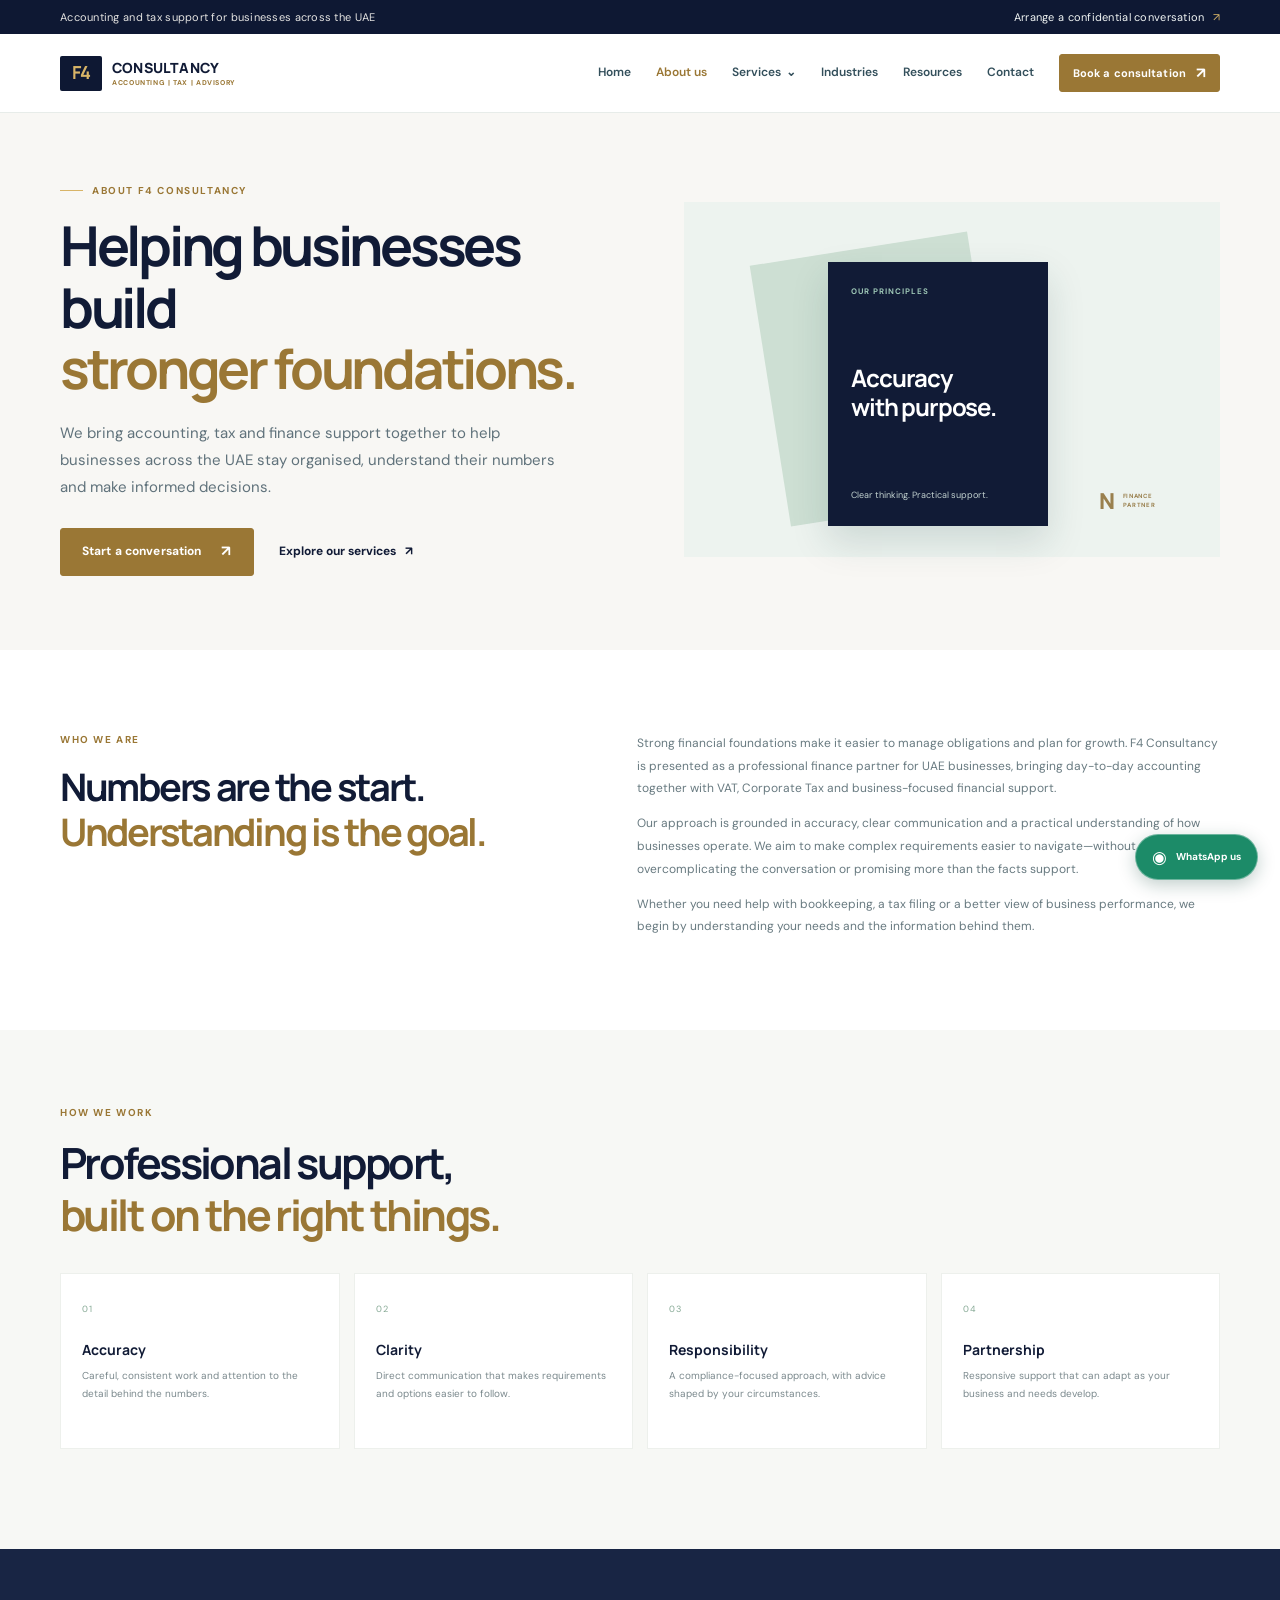
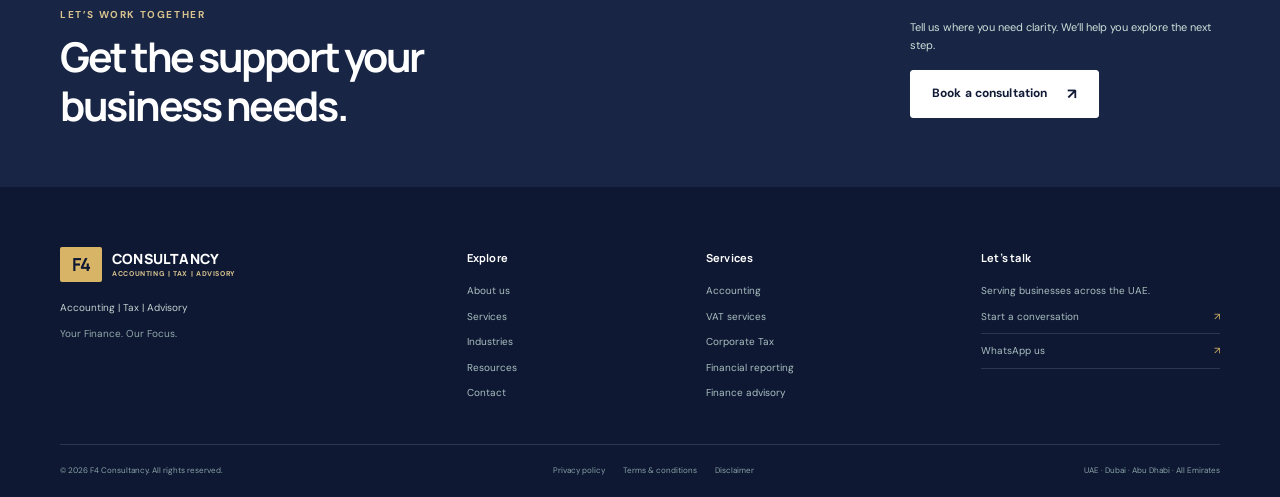
==== commit aea7c86e: "Add F4 Consultancy brand tagline Co-authored-by: Copilot <223556219+Copilot@users.noreply.github.com" ====
--- a/about.html
+++ b/about.html
@@ -6,4 +6,4 @@
 </head>
 <body><div class="topline"><div class="container topline-inner"><span>Accounting and tax support for businesses across the UAE</span><a href="contact.html">Arrange a confidential conversation <span aria-hidden="true">↗</span></a></div></div><header class="site-header"><div class="container nav-wrap"><a class="brand" href="index.html" aria-label="F4 Consultancy home"><span class="brand-mark">F4</span><span class="brand-name">CONSULTANCY<span>ACCOUNTING | TAX | ADVISORY</span></span></a><button class="menu-toggle" type="button" aria-expanded="false" aria-controls="main-nav"><span></span><span></span><span class="sr-only">Open navigation</span></button><nav class="main-nav" id="main-nav" aria-label="Main navigation"><a href="index.html">Home</a><a class="active" href="about.html">About us</a><div class="nav-dropdown"><a href="index.html#services">Services <span aria-hidden="true">⌄</span></a><div class="dropdown-panel"><a href="accounting.html">Accounting &amp; Bookkeeping</a><a href="vat.html">VAT Services</a><a href="corporate-tax.html">Corporate Tax</a><a href="index.html#reporting">Financial Reporting</a><a href="index.html#advisory">CFO &amp; Finance Advisory</a></div></div><a href="index.html#industries">Industries</a><a href="index.html#resources">Resources</a><a href="contact.html">Contact</a><a class="button button-small nav-cta" href="contact.html">Book a consultation <span>↗</span></a></nav></div></header>
 <main><section class="page-hero"><div class="container page-hero-grid"><div><p class="eyebrow"><span class="eyebrow-line"></span> About F4 Consultancy</p><h1>Helping businesses build<br><span>stronger foundations.</span></h1><p class="hero-lead">We bring accounting, tax and finance support together to help businesses across the UAE stay organised, understand their numbers and make informed decisions.</p><div class="hero-actions"><a class="button" href="contact.html">Start a conversation <span>↗</span></a><a class="text-link" href="index.html#services">Explore our services <span>↗</span></a></div></div><div class="page-hero-art about-art"><div class="about-block block-back"></div><div class="about-block block-front"><span>OUR PRINCIPLES</span><b>Accuracy<br>with purpose.</b><i>Clear thinking. Practical support.</i></div><div class="about-seal">N<span>FINANCE<br>PARTNER</span></div></div></div></section><section class="section about-story"><div class="container detail-grid"><div class="detail-intro"><p class="eyebrow">Who we are</p><h2>Numbers are the start.<br><span>Understanding is the goal.</span></h2></div><div class="story-copy"><p>Strong financial foundations make it easier to manage obligations and plan for growth. F4 Consultancy is presented as a professional finance partner for UAE businesses, bringing day-to-day accounting together with VAT, Corporate Tax and business-focused financial support.</p><p>Our approach is grounded in accuracy, clear communication and a practical understanding of how businesses operate. We aim to make complex requirements easier to navigate—without overcomplicating the conversation or promising more than the facts support.</p><p>Whether you need help with bookkeeping, a tax filing or a better view of business performance, we begin by understanding your needs and the information behind them.</p></div></div></section><section class="section values-section"><div class="container"><p class="eyebrow">How we work</p><h2>Professional support,<br><span>built on the right things.</span></h2><div class="values-grid"><article><span>01</span><h3>Accuracy</h3><p>Careful, consistent work and attention to the detail behind the numbers.</p></article><article><span>02</span><h3>Clarity</h3><p>Direct communication that makes requirements and options easier to follow.</p></article><article><span>03</span><h3>Responsibility</h3><p>A compliance-focused approach, with advice shaped by your circumstances.</p></article><article><span>04</span><h3>Partnership</h3><p>Responsive support that can adapt as your business and needs develop.</p></article></div></div></section><section class="cta-band"><div class="container cta-inner"><div><p class="eyebrow eyebrow-light">Let’s work together</p><h2>Get the support your<br>business needs.</h2></div><div class="cta-action"><p>Tell us where you need clarity. We’ll help you explore the next step.</p><a class="button button-light" href="contact.html">Book a consultation <span>↗</span></a></div></div></section></main>
-<footer class="site-footer"><div class="container"><div class="footer-main"><div class="footer-brand-col"><a class="brand brand-footer" href="index.html"><span class="brand-mark">F4</span><span class="brand-name">CONSULTANCY<span>ACCOUNTING | TAX | ADVISORY</span></span></a><p>Accounting | Tax | Advisory</p><p class="footer-tagline">A professional finance partner for businesses across the UAE.</p></div><div class="footer-col"><h3>Explore</h3><a href="about.html">About us</a><a href="index.html#services">Services</a><a href="index.html#industries">Industries</a><a href="index.html#resources">Resources</a><a href="contact.html">Contact</a></div><div class="footer-col"><h3>Services</h3><a href="accounting.html">Accounting</a><a href="vat.html">VAT services</a><a href="corporate-tax.html">Corporate Tax</a><a href="index.html#reporting">Financial reporting</a><a href="contact.html">Finance advisory</a></div><div class="footer-contact"><h3>Let’s talk</h3><p>Serving businesses across the UAE.</p><a class="footer-contact-link" href="contact.html">Start a conversation <span>↗</span></a><a class="footer-contact-link" href="https://wa.me/?text=Hello%2C%20I%20would%20like%20to%20know%20more%20about%20your%20accounting%2FVAT%2FCorporate%20Tax%20services." target="_blank" rel="noopener noreferrer">WhatsApp us <span>↗</span></a></div></div><div class="footer-bottom"><span>© <span data-year>2026</span> F4 Consultancy. All rights reserved.</span><div><a href="contact.html#privacy">Privacy policy</a><a href="contact.html#terms">Terms &amp; conditions</a><a href="contact.html#disclaimer">Disclaimer</a></div><span class="footer-location">UAE · Dubai · Abu Dhabi · All Emirates</span></div></div></footer><a class="floating-whatsapp" href="https://wa.me/?text=Hello%2C%20I%20would%20like%20to%20know%20more%20about%20your%20accounting%2FVAT%2FCorporate%20Tax%20services." target="_blank" rel="noopener noreferrer" aria-label="Message us on WhatsApp">◉<span>WhatsApp us</span></a></body></html>
+<footer class="site-footer"><div class="container"><div class="footer-main"><div class="footer-brand-col"><a class="brand brand-footer" href="index.html"><span class="brand-mark">F4</span><span class="brand-name">CONSULTANCY<span>ACCOUNTING | TAX | ADVISORY</span></span></a><p>Accounting | Tax | Advisory</p><p class="footer-tagline">Your Finance. Our Focus.</p></div><div class="footer-col"><h3>Explore</h3><a href="about.html">About us</a><a href="index.html#services">Services</a><a href="index.html#industries">Industries</a><a href="index.html#resources">Resources</a><a href="contact.html">Contact</a></div><div class="footer-col"><h3>Services</h3><a href="accounting.html">Accounting</a><a href="vat.html">VAT services</a><a href="corporate-tax.html">Corporate Tax</a><a href="index.html#reporting">Financial reporting</a><a href="contact.html">Finance advisory</a></div><div class="footer-contact"><h3>Let’s talk</h3><p>Serving businesses across the UAE.</p><a class="footer-contact-link" href="contact.html">Start a conversation <span>↗</span></a><a class="footer-contact-link" href="https://wa.me/?text=Hello%2C%20I%20would%20like%20to%20know%20more%20about%20your%20accounting%2FVAT%2FCorporate%20Tax%20services." target="_blank" rel="noopener noreferrer">WhatsApp us <span>↗</span></a></div></div><div class="footer-bottom"><span>© <span data-year>2026</span> F4 Consultancy. All rights reserved.</span><div><a href="contact.html#privacy">Privacy policy</a><a href="contact.html#terms">Terms &amp; conditions</a><a href="contact.html#disclaimer">Disclaimer</a></div><span class="footer-location">UAE · Dubai · Abu Dhabi · All Emirates</span></div></div></footer><a class="floating-whatsapp" href="https://wa.me/?text=Hello%2C%20I%20would%20like%20to%20know%20more%20about%20your%20accounting%2FVAT%2FCorporate%20Tax%20services." target="_blank" rel="noopener noreferrer" aria-label="Message us on WhatsApp">◉<span>WhatsApp us</span></a></body></html>
